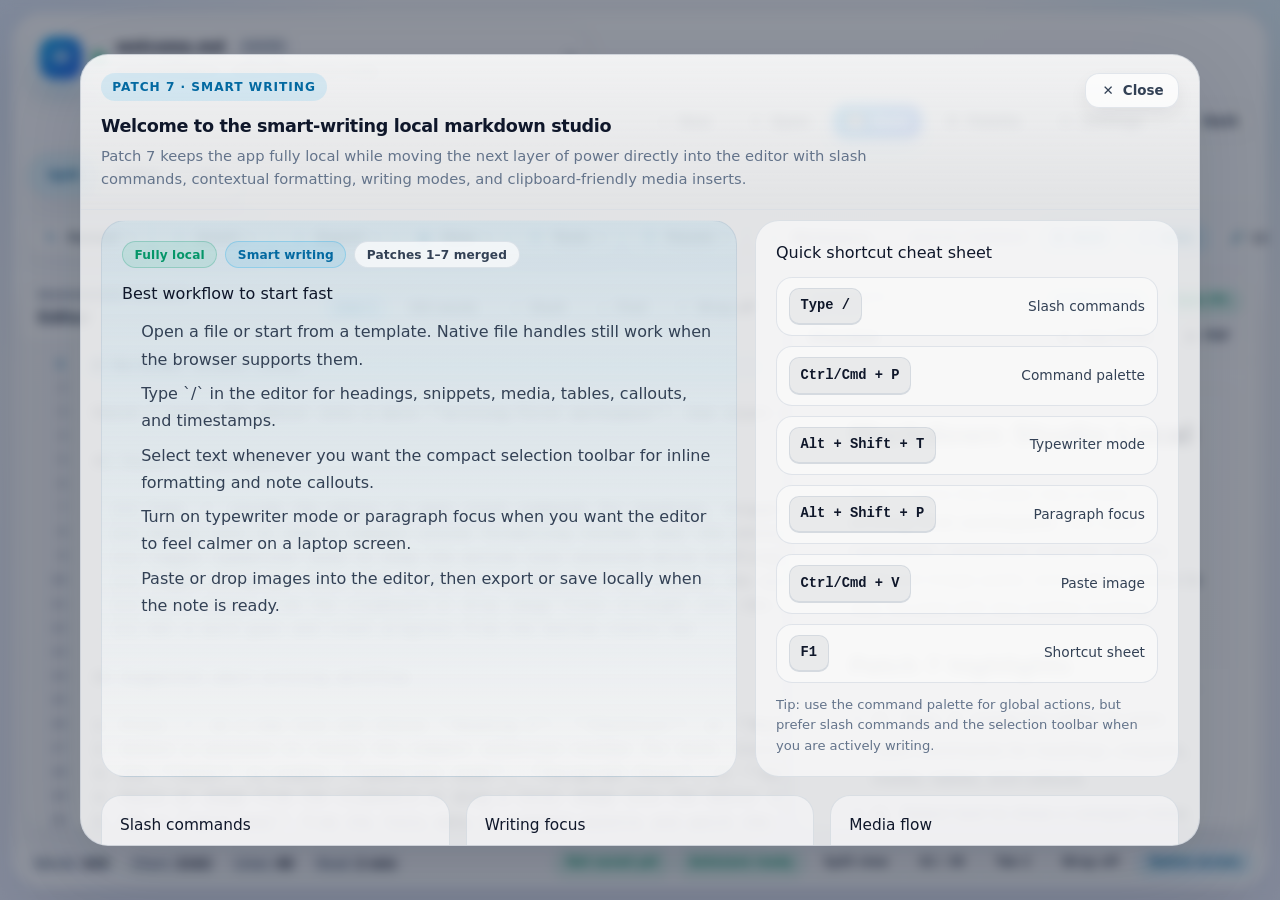
==== index.html @ 6e391230 "Patch 7: smart writing (slash commands, selection toolbar, typewriter/focus modes, word goals, image" ====
<!DOCTYPE html>
<html lang="en">
  <head>
    <meta charset="UTF-8" />
    <meta name="viewport" content="width=device-width, initial-scale=1.0" />
    <title>Markdown Studio Local</title>
    <meta
      name="description"
      content="A polished, fully local markdown editor with live preview, synced scrolling, syntax highlighting, and disk save/open support."
    />
    <link rel="icon" type="image/svg+xml" href="assets/icon.svg" />
    <script>
      (function () {
        try {
          var saved = JSON.parse(localStorage.getItem('markdown-studio-local:v1') || '{}');
          var theme = saved.theme || ((window.matchMedia && window.matchMedia('(prefers-color-scheme: dark)').matches) ? 'dark' : 'light');
          if (theme === 'dark') {
            document.documentElement.classList.add('dark');
          }
        } catch (error) {
          console.warn('Unable to initialize saved theme.', error);
        }
      })();
    </script>
    <link rel="stylesheet" href="styles/tailwind.generated.css" />
    <link rel="stylesheet" href="styles/app.css" />
    <link id="hljs-theme" rel="stylesheet" href="styles/highlight-light.css" />
  </head>
  <body class="antialiased">
    <div id="app"></div>

    <script src="vendor/react.production.min.js"></script>
    <script src="vendor/react-dom.production.min.js"></script>
    <script src="vendor/marked.js"></script>
    <script src="vendor/highlight.min.js"></script>
    <script src="js/app.js"></script>
  </body>
</html>
---- styles/app.css ----
:root {
  color-scheme: light;
  --app-bg:
    radial-gradient(circle at top left, rgba(59, 130, 246, 0.12), transparent 24%),
    radial-gradient(circle at top right, rgba(14, 165, 233, 0.1), transparent 20%),
    linear-gradient(180deg, #f8fafc 0%, #eef2ff 100%);
  --frame-bg: rgba(255, 255, 255, 0.74);
  --frame-header: rgba(255, 255, 255, 0.52);
  --pane-bg: rgba(255, 255, 255, 0.86);
  --pane-muted: rgba(248, 250, 252, 0.86);
  --preview-bg: rgba(255, 255, 255, 0.9);
  --border-soft: rgba(148, 163, 184, 0.24);
  --border-strong: rgba(148, 163, 184, 0.38);
  --text-strong: #0f172a;
  --text-base: #334155;
  --text-muted: #64748b;
  --accent: #0ea5e9;
  --accent-strong: #0369a1;
  --success: #059669;
  --warning: #d97706;
  --shadow-app: 0 24px 80px rgba(15, 23, 42, 0.14);
  --shadow-pane: 0 18px 40px rgba(15, 23, 42, 0.08);
}

.dark {
  color-scheme: dark;
  --app-bg:
    radial-gradient(circle at top left, rgba(59, 130, 246, 0.16), transparent 24%),
    radial-gradient(circle at top right, rgba(14, 165, 233, 0.12), transparent 20%),
    linear-gradient(180deg, #020617 0%, #0f172a 100%);
  --frame-bg: rgba(2, 6, 23, 0.74);
  --frame-header: rgba(15, 23, 42, 0.7);
  --pane-bg: rgba(15, 23, 42, 0.84);
  --pane-muted: rgba(15, 23, 42, 0.72);
  --preview-bg: rgba(2, 6, 23, 0.72);
  --border-soft: rgba(71, 85, 105, 0.45);
  --border-strong: rgba(100, 116, 139, 0.6);
  --text-strong: #f8fafc;
  --text-base: #cbd5e1;
  --text-muted: #94a3b8;
  --accent: #38bdf8;
  --accent-strong: #7dd3fc;
  --success: #34d399;
  --warning: #fbbf24;
  --shadow-app: 0 28px 90px rgba(0, 0, 0, 0.34);
  --shadow-pane: 0 20px 42px rgba(0, 0, 0, 0.22);
}

html,
body {
  height: 100%;
}

body {
  margin: 0;
  background: var(--app-bg);
  color: var(--text-strong);
  overflow: hidden;
  font-family: Inter, ui-sans-serif, system-ui, -apple-system, BlinkMacSystemFont, 'Segoe UI', sans-serif;
}

#app {
  min-height: 100%;
}

textarea,
button,
input {
  font: inherit;
}

button {
  cursor: pointer;
}

button:disabled {
  cursor: not-allowed;
  opacity: 0.7;
}

.hidden {
  display: none;
}

.app-shell {
  min-height: 100vh;
  padding: 12px;
}

.app-frame {
  display: flex;
  flex-direction: column;
  height: calc(100vh - 24px);
  max-width: 1680px;
  margin: 0 auto;
  border: 1px solid var(--border-soft);
  border-radius: 30px;
  background: var(--frame-bg);
  box-shadow: var(--shadow-app);
  backdrop-filter: blur(22px);
  overflow: hidden;
}

.app-topbar {
  display: flex;
  align-items: flex-start;
  justify-content: space-between;
  gap: 18px;
  padding: 16px 18px;
  border-bottom: 1px solid var(--border-soft);
  background: linear-gradient(180deg, var(--frame-header) 0%, transparent 100%);
}

.app-brand {
  display: flex;
  align-items: flex-start;
  gap: 14px;
  min-width: 0;
}

.brand-logo {
  display: inline-flex;
  align-items: center;
  justify-content: center;
  width: 50px;
  height: 50px;
  border-radius: 17px;
  background: linear-gradient(135deg, #0ea5e9 0%, #4f46e5 100%);
  color: #ffffff;
  font-size: 1.2rem;
  font-weight: 800;
  letter-spacing: -0.04em;
  box-shadow: 0 18px 35px rgba(14, 165, 233, 0.26);
  flex-shrink: 0;
}

.brand-copy {
  min-width: 0;
}

.brand-title-row {
  display: flex;
  align-items: center;
  flex-wrap: wrap;
  gap: 10px;
}

.brand-title {
  margin: 0;
  font-size: 1.18rem;
  font-weight: 800;
  letter-spacing: -0.03em;
  color: var(--text-strong);
}

.brand-subtitle {
  margin: 4px 0 0;
  color: var(--text-muted);
  font-size: 0.93rem;
  line-height: 1.5;
  max-width: 900px;
}

.brand-meta {
  display: flex;
  flex-wrap: wrap;
  gap: 8px;
  margin-top: 10px;
}

.topbar-actions {
  display: flex;
  flex-wrap: wrap;
  justify-content: flex-end;
  gap: 10px;
}

.app-btn,
.toolbar-btn {
  appearance: none;
  border: 1px solid var(--border-soft);
  border-radius: 14px;
  background: rgba(255, 255, 255, 0.74);
  color: var(--text-base);
  transition: transform 160ms ease, border-color 160ms ease, background 160ms ease, box-shadow 160ms ease, color 160ms ease;
}

.dark .app-btn,
.dark .toolbar-btn {
  background: rgba(15, 23, 42, 0.76);
}

.app-btn:hover,
.toolbar-btn:hover {
  transform: translateY(-1px);
  border-color: var(--border-strong);
}

.app-btn:focus-visible,
.toolbar-btn:focus-visible,
.editor-textarea:focus-visible {
  outline: none;
  box-shadow: 0 0 0 4px rgba(14, 165, 233, 0.14);
}

.app-btn {
  padding: 0.72rem 1rem;
  font-size: 0.92rem;
  font-weight: 700;
  line-height: 1;
  box-shadow: 0 8px 18px rgba(15, 23, 42, 0.06);
}

.app-btn--compact {
  padding: 0.62rem 0.9rem;
  font-size: 0.84rem;
}

.app-btn--primary {
  color: #ffffff;
  border-color: transparent;
  background: linear-gradient(135deg, #0ea5e9 0%, #2563eb 100%);
  box-shadow: 0 14px 28px rgba(14, 165, 233, 0.26);
}

.app-btn--primary:hover {
  filter: brightness(1.03);
}

.toolbar-btn {
  padding: 0.5rem 0.76rem;
  font-size: 0.78rem;
  font-weight: 700;
  line-height: 1;
  white-space: nowrap;
}

.toolbar-btn--accent {
  color: var(--accent-strong);
  background: rgba(14, 165, 233, 0.08);
  border-color: rgba(14, 165, 233, 0.24);
}

.dark .toolbar-btn--accent {
  color: var(--accent-strong);
}

.toolbar-btn.is-active,
.app-btn.is-active {
  border-color: rgba(14, 165, 233, 0.5);
  box-shadow: 0 0 0 4px rgba(14, 165, 233, 0.12);
}

.toolbar-strip {
  display: flex;
  align-items: center;
  gap: 12px;
  padding: 12px 18px;
  border-bottom: 1px solid var(--border-soft);
  background: linear-gradient(180deg, rgba(248, 250, 252, 0.5) 0%, rgba(248, 250, 252, 0.18) 100%);
  overflow-x: auto;
}

.dark .toolbar-strip {
  background: linear-gradient(180deg, rgba(15, 23, 42, 0.52) 0%, rgba(15, 23, 42, 0.16) 100%);
}

.toolbar-group {
  display: flex;
  align-items: center;
  gap: 8px;
  flex-shrink: 0;
  padding-right: 12px;
  border-right: 1px solid var(--border-soft);
}

.toolbar-group:last-child {
  padding-right: 0;
  border-right: none;
}

.toolbar-label {
  margin-right: 2px;
  font-size: 0.72rem;
  font-weight: 800;
  letter-spacing: 0.16em;
  text-transform: uppercase;
  color: var(--text-muted);
}

.workspace-wrap {
  flex: 1;
  min-height: 0;
  padding: 12px;
  background: linear-gradient(180deg, rgba(255, 255, 255, 0.08) 0%, transparent 100%);
}

.workspace-grid {
  display: grid;
  align-items: stretch;
  gap: 0;
  width: 100%;
  height: 100%;
  min-height: 0;
}

.pane {
  display: flex;
  flex-direction: column;
  min-width: 0;
  min-height: 0;
  overflow: hidden;
  border: 1px solid var(--border-soft);
  border-radius: 22px;
  background: var(--pane-bg);
  box-shadow: var(--shadow-pane);
}

.pane-header {
  display: flex;
  align-items: flex-start;
  justify-content: space-between;
  gap: 12px;
  padding: 14px 16px;
  border-bottom: 1px solid var(--border-soft);
  background: linear-gradient(180deg, rgba(248, 250, 252, 0.42) 0%, transparent 100%);
}

.dark .pane-header {
  background: linear-gradient(180deg, rgba(15, 23, 42, 0.42) 0%, transparent 100%);
}

.pane-title {
  margin: 0;
  color: var(--text-base);
  font-size: 0.8rem;
  font-weight: 800;
  letter-spacing: 0.18em;
  text-transform: uppercase;
}

.pane-subtitle {
  margin: 5px 0 0;
  color: var(--text-muted);
  font-size: 0.86rem;
  line-height: 1.45;
}

.pane-header-actions {
  display: flex;
  align-items: center;
  flex-wrap: wrap;
  justify-content: flex-end;
  gap: 8px;
}

.pane-body {
  flex: 1;
  min-height: 0;
  position: relative;
}

.editor-body {
  display: flex;
  background: linear-gradient(180deg, rgba(255, 255, 255, 0.2) 0%, transparent 100%);
}

.dark .editor-body {
  background: linear-gradient(180deg, rgba(15, 23, 42, 0.28) 0%, transparent 100%);
}

.editor-gutter {
  width: 58px;
  flex-shrink: 0;
  overflow: hidden;
  border-right: 1px solid var(--border-soft);
  background: rgba(148, 163, 184, 0.08);
  padding: 14px 10px;
  text-align: right;
  font-family: ui-monospace, SFMono-Regular, Menlo, Monaco, Consolas, 'Liberation Mono', 'Courier New', monospace;
  font-size: 12px;
  line-height: 1.75;
  color: var(--text-muted);
  font-variant-numeric: tabular-nums;
}

.editor-gutter.is-muted {
  opacity: 0.64;
}

.editor-gutter > div > div {
  height: 1.75rem;
}

.editor-textarea {
  width: 100%;
  height: 100%;
  padding: 14px 18px;
  border: 0;
  resize: none;
  background: transparent;
  color: var(--text-strong);
  font-family: ui-monospace, SFMono-Regular, Menlo, Monaco, Consolas, 'Liberation Mono', 'Courier New', monospace;
  font-size: 14px;
  line-height: 1.75;
  tab-size: 2;
  caret-color: var(--accent);
}

.editor-textarea::selection,
.markdown-body ::selection {
  background: rgba(14, 165, 233, 0.24);
}

.editor-textarea.is-wrapped {
  white-space: pre-wrap;
  word-break: break-word;
}

.editor-textarea::placeholder {
  color: var(--text-muted);
}

.drag-divider {
  position: relative;
  width: 14px;
  cursor: col-resize;
  user-select: none;
}

.drag-divider::before {
  content: '';
  position: absolute;
  top: 18px;
  bottom: 18px;
  left: 50%;
  width: 2px;
  margin-left: -1px;
  border-radius: 999px;
  background: rgba(148, 163, 184, 0.34);
  transition: background 160ms ease, transform 160ms ease;
}

.drag-divider::after {
  content: '';
  position: absolute;
  top: 50%;
  left: 50%;
  width: 10px;
  height: 68px;
  margin-left: -5px;
  margin-top: -34px;
  border-radius: 999px;
  background: linear-gradient(180deg, rgba(148, 163, 184, 0.06) 0%, rgba(148, 163, 184, 0.2) 100%);
}

.drag-divider:hover::before,
.drag-divider.is-dragging::before {
  transform: scaleY(1.06);
  background: rgba(14, 165, 233, 0.76);
}

.drop-overlay {
  position: absolute;
  inset: 12px;
  z-index: 10;
  display: flex;
  align-items: center;
  justify-content: center;
  border: 2px dashed rgba(14, 165, 233, 0.54);
  border-radius: 18px;
  background: rgba(14, 165, 233, 0.12);
  pointer-events: none;
}

.drop-overlay__content {
  padding: 14px 16px;
  border-radius: 16px;
  border: 1px solid rgba(14, 165, 233, 0.2);
  background: rgba(255, 255, 255, 0.88);
  color: var(--text-base);
  font-size: 0.95rem;
  font-weight: 700;
  box-shadow: 0 14px 28px rgba(15, 23, 42, 0.08);
}

.dark .drop-overlay__content {
  background: rgba(2, 6, 23, 0.88);
}

.preview-scroller {
  overflow: auto;
  padding: 18px;
  background: linear-gradient(180deg, rgba(248, 250, 252, 0.16) 0%, transparent 100%);
}

.dark .preview-scroller {
  background: linear-gradient(180deg, rgba(15, 23, 42, 0.24) 0%, transparent 100%);
}

.preview-sheet {
  min-height: 100%;
  border: 1px solid var(--border-soft);
  border-radius: 18px;
  background: var(--preview-bg);
  box-shadow: inset 0 1px 0 rgba(255, 255, 255, 0.28);
  padding: 24px clamp(18px, 3vw, 34px);
}

.status-chip {
  display: inline-flex;
  align-items: center;
  gap: 6px;
  padding: 0.42rem 0.72rem;
  border: 1px solid var(--border-soft);
  border-radius: 999px;
  background: rgba(255, 255, 255, 0.68);
  color: var(--text-base);
  font-size: 0.76rem;
  font-weight: 700;
  letter-spacing: 0.01em;
  line-height: 1;
}

.dark .status-chip {
  background: rgba(15, 23, 42, 0.68);
}

.chip--success {
  border-color: rgba(5, 150, 105, 0.24);
  background: rgba(16, 185, 129, 0.1);
  color: var(--success);
}

.chip--warning {
  border-color: rgba(217, 119, 6, 0.24);
  background: rgba(245, 158, 11, 0.12);
  color: var(--warning);
}

.chip--accent {
  border-color: rgba(14, 165, 233, 0.26);
  background: rgba(14, 165, 233, 0.1);
  color: var(--accent-strong);
}

.stat-block {
  display: inline-flex;
  align-items: center;
  gap: 8px;
  padding: 0.58rem 0.82rem;
  border-radius: 14px;
  border: 1px solid var(--border-soft);
  background: rgba(255, 255, 255, 0.68);
  box-shadow: 0 8px 18px rgba(15, 23, 42, 0.04);
}

.dark .stat-block {
  background: rgba(15, 23, 42, 0.68);
}

.stat-block__label {
  color: var(--text-muted);
  font-size: 0.76rem;
  font-weight: 700;
}

.stat-block__value {
  color: var(--text-strong);
  font-size: 0.8rem;
  font-weight: 800;
}

.app-statusbar {
  display: flex;
  align-items: center;
  justify-content: space-between;
  flex-wrap: wrap;
  gap: 12px;
  padding: 10px 18px 14px;
  border-top: 1px solid var(--border-soft);
  background: linear-gradient(180deg, transparent 0%, rgba(255, 255, 255, 0.12) 100%);
}

.dark .app-statusbar {
  background: linear-gradient(180deg, transparent 0%, rgba(15, 23, 42, 0.18) 100%);
}

.status-cluster {
  display: flex;
  align-items: center;
  flex-wrap: wrap;
  gap: 8px;
}

.status-cluster--hints {
  justify-content: flex-end;
}

.toast-wrap {
  position: fixed;
  top: 18px;
  right: 18px;
  z-index: 50;
  pointer-events: none;
}

.app-toast {
  max-width: 320px;
  padding: 0.95rem 1rem;
  border-radius: 18px;
  border: 1px solid var(--border-soft);
  background: rgba(255, 255, 255, 0.92);
  color: var(--text-base);
  font-size: 0.9rem;
  font-weight: 700;
  box-shadow: 0 18px 34px rgba(15, 23, 42, 0.16);
  backdrop-filter: blur(16px);
}

.dark .app-toast {
  background: rgba(2, 6, 23, 0.92);
}

.app-toast--success {
  border-color: rgba(16, 185, 129, 0.24);
}

.app-toast--error {
  border-color: rgba(239, 68, 68, 0.28);
  color: #dc2626;
}

.dark .app-toast--error {
  color: #fecaca;
}

.custom-scroll {
  scrollbar-width: thin;
  scrollbar-color: rgba(148, 163, 184, 0.52) transparent;
}

.custom-scroll::-webkit-scrollbar {
  width: 12px;
  height: 12px;
}

.custom-scroll::-webkit-scrollbar-track {
  background: transparent;
}

.custom-scroll::-webkit-scrollbar-thumb {
  border: 3px solid transparent;
  border-radius: 999px;
  background-clip: padding-box;
  background: rgba(148, 163, 184, 0.46);
}

.custom-scroll::-webkit-scrollbar-thumb:hover {
  background: rgba(100, 116, 139, 0.66);
}

.markdown-body {
  max-width: none;
  font-size: 0.98rem;
  line-height: 1.8;
  color: var(--text-base);
}

.markdown-body > * + * {
  margin-top: 1.1rem;
}

.markdown-body h1,
.markdown-body h2,
.markdown-body h3,
.markdown-body h4,
.markdown-body h5,
.markdown-body h6 {
  margin: 0;
  color: var(--text-strong);
  font-weight: 800;
  line-height: 1.24;
  letter-spacing: -0.025em;
  scroll-margin-top: 1rem;
}

.markdown-body h1 {
  margin-top: 0.35rem;
  margin-bottom: 0.8rem;
  padding-bottom: 0.75rem;
  font-size: clamp(1.7rem, 2vw, 2rem);
  border-bottom: 1px solid var(--border-soft);
}

.markdown-body h2 {
  margin-top: 1.9rem;
  padding-bottom: 0.5rem;
  font-size: 1.42rem;
  border-bottom: 1px solid rgba(148, 163, 184, 0.22);
}

.markdown-body h3 {
  margin-top: 1.65rem;
  font-size: 1.18rem;
}

.markdown-body h4 {
  font-size: 1.03rem;
}

.markdown-body p,
.markdown-body ul,
.markdown-body ol,
.markdown-body blockquote,
.markdown-body table,
.markdown-body pre,
.markdown-body hr {
  margin-top: 1rem;
}

.markdown-body a {
  color: var(--accent-strong);
  text-decoration: none;
  font-weight: 600;
}

.markdown-body a:hover {
  text-decoration: underline;
  text-underline-offset: 3px;
}

.markdown-body strong {
  color: var(--text-strong);
}

.markdown-body em {
  color: var(--text-base);
}

.markdown-body ul,
.markdown-body ol {
  padding-left: 1.45rem;
}

.markdown-body ul {
  list-style: disc;
}

.markdown-body ol {
  list-style: decimal;
}

.markdown-body li + li {
  margin-top: 0.42rem;
}

.markdown-body input[type='checkbox'] {
  width: 1rem;
  height: 1rem;
  margin-right: 0.55rem;
  vertical-align: middle;
  accent-color: var(--accent);
}

.markdown-body blockquote {
  border-left: 4px solid rgba(14, 165, 233, 0.62);
  border-radius: 0 14px 14px 0;
  padding: 0.92rem 1rem;
  background: rgba(14, 165, 233, 0.08);
  color: var(--text-strong);
}

.markdown-body hr {
  border: none;
  border-top: 1px solid rgba(148, 163, 184, 0.26);
}

.markdown-body table {
  display: block;
  width: 100%;
  overflow-x: auto;
  border-collapse: collapse;
  border: 1px solid rgba(148, 163, 184, 0.24);
  border-radius: 1rem;
  background: rgba(255, 255, 255, 0.68);
  white-space: nowrap;
}

.dark .markdown-body table {
  background: rgba(15, 23, 42, 0.6);
}

.markdown-body th,
.markdown-body td {
  border-bottom: 1px solid rgba(148, 163, 184, 0.22);
  padding: 0.78rem 0.92rem;
  text-align: left;
}

.markdown-body th {
  background: rgba(15, 23, 42, 0.04);
  color: var(--text-strong);
  font-weight: 800;
}

.dark .markdown-body th {
  background: rgba(255, 255, 255, 0.04);
}

.markdown-body tr:last-child td {
  border-bottom: none;
}

.markdown-body code:not(pre code) {
  display: inline-block;
  margin: 0 0.08rem;
  padding: 0.18rem 0.42rem;
  border-radius: 0.5rem;
  font-size: 0.9em;
  font-family: ui-monospace, SFMono-Regular, Menlo, Monaco, Consolas, 'Liberation Mono', 'Courier New', monospace;
  background: rgba(15, 23, 42, 0.06);
  color: var(--text-strong);
}

.dark .markdown-body code:not(pre code) {
  background: rgba(148, 163, 184, 0.14);
}

.markdown-body pre {
  border-radius: 1rem;
  overflow: auto;
  border: 1px solid rgba(148, 163, 184, 0.18);
}

.markdown-body pre code {
  font-size: 0.92rem;
  line-height: 1.68;
}

.markdown-body img {
  display: block;
  max-width: 100%;
  border-radius: 1rem;
  border: 1px solid rgba(148, 163, 184, 0.18);
}

.render-error {
  white-space: pre-wrap;
  border-radius: 1rem;
  border: 1px solid rgba(239, 68, 68, 0.24);
  background: rgba(239, 68, 68, 0.08);
  color: #b91c1c;
  padding: 1rem 1.1rem;
}

.dark .render-error {
  background: rgba(239, 68, 68, 0.12);
  color: #fecaca;
}

@media (max-width: 1180px) {
  .app-topbar {
    gap: 14px;
  }

  .brand-subtitle {
    max-width: 620px;
  }
}

@media (max-width: 1024px) {
  .app-topbar {
    padding: 14px 16px;
  }

  .topbar-actions {
    width: 100%;
    justify-content: flex-start;
  }

  .workspace-wrap {
    padding: 10px;
  }

  .preview-sheet {
    padding: 20px 22px;
  }

  .markdown-body {
    font-size: 0.95rem;
  }
}

@media (max-height: 820px) {
  .app-shell {
    padding: 8px;
  }

  .app-frame {
    height: calc(100vh - 16px);
  }

  .app-topbar {
    padding: 12px 14px;
  }

  .toolbar-strip {
    padding: 10px 14px;
  }

  .workspace-wrap {
    padding: 10px;
  }

  .pane-header {
    padding: 12px 14px;
  }

  .preview-scroller {
    padding: 14px;
  }

  .app-statusbar {
    padding: 10px 14px 12px;
  }

  .brand-subtitle {
    display: none;
  }
}

@media (max-width: 860px) {
  body {
    overflow: auto;
  }

  .app-shell {
    padding: 8px;
  }

  .app-frame {
    height: auto;
    min-height: calc(100vh - 16px);
  }

  .workspace-wrap {
    min-height: 860px;
  }

  .workspace-grid {
    grid-template-columns: 1fr !important;
    grid-auto-rows: minmax(0, 1fr);
    gap: 10px;
  }

  .drag-divider {
    display: none;
  }

  .pane {
    min-height: 380px;
  }

  .status-cluster--hints {
    justify-content: flex-start;
  }
}


/* Patch 1 enhancements */
.app-btn,
.toolbar-btn {
  display: inline-flex;
  align-items: center;
  justify-content: center;
  gap: 0.46rem;
}

.btn-icon,
.toolbar-btn__icon {
  display: inline-flex;
  align-items: center;
  justify-content: center;
  min-width: 1.1em;
  font-weight: 800;
}

.toolbar-btn__label {
  display: inline-flex;
  align-items: center;
}

.toolbar-btn:disabled,
.app-btn:disabled {
  transform: none;
  box-shadow: none;
}

.toolbar-group--wrap {
  flex-wrap: wrap;
}

.toolbar-label--inline {
  margin-right: 0;
  letter-spacing: 0.12em;
}

.toolbar-select-wrap {
  display: inline-flex;
  align-items: center;
  gap: 8px;
  padding-left: 2px;
  min-height: 38px;
}

.toolbar-select {
  min-width: 102px;
  height: 36px;
  padding: 0 0.8rem;
  border: 1px solid var(--border-soft);
  border-radius: 12px;
  background: rgba(255, 255, 255, 0.74);
  color: var(--text-base);
  outline: none;
  box-shadow: 0 8px 18px rgba(15, 23, 42, 0.04);
}

.dark .toolbar-select {
  background: rgba(15, 23, 42, 0.76);
}

.toolbar-select:focus-visible,
.findbar-input:focus-visible {
  outline: none;
  box-shadow: 0 0 0 4px rgba(14, 165, 233, 0.14);
  border-color: rgba(14, 165, 233, 0.5);
}

.findbar {
  display: flex;
  align-items: flex-start;
  justify-content: space-between;
  gap: 12px;
  flex-wrap: wrap;
  padding: 12px 16px;
  border-bottom: 1px solid var(--border-soft);
  background: linear-gradient(180deg, rgba(14, 165, 233, 0.06) 0%, rgba(255, 255, 255, 0) 100%);
}

.dark .findbar {
  background: linear-gradient(180deg, rgba(14, 165, 233, 0.08) 0%, rgba(2, 6, 23, 0) 100%);
}

.findbar__inputs,
.findbar__actions {
  display: flex;
  align-items: center;
  gap: 10px;
  flex-wrap: wrap;
}

.findbar-field {
  display: flex;
  flex-direction: column;
  gap: 6px;
  min-width: 0;
}

.findbar-field__label {
  font-size: 0.72rem;
  font-weight: 800;
  letter-spacing: 0.14em;
  text-transform: uppercase;
  color: var(--text-muted);
}

.findbar-input {
  min-width: 190px;
  height: 40px;
  padding: 0 0.86rem;
  border: 1px solid var(--border-soft);
  border-radius: 12px;
  background: rgba(255, 255, 255, 0.74);
  color: var(--text-strong);
  outline: none;
}

.dark .findbar-input {
  background: rgba(15, 23, 42, 0.76);
}

.editor-input-wrap {
  position: relative;
  flex: 1;
  min-width: 0;
  min-height: 0;
  overflow: hidden;
}

.editor-current-line {
  position: absolute;
  left: 10px;
  right: 12px;
  top: 0;
  height: 24px;
  z-index: 0;
  pointer-events: none;
  border-radius: 12px;
  background: rgba(14, 165, 233, 0.08);
  border: 1px solid rgba(14, 165, 233, 0.08);
  transition: transform 120ms ease, opacity 120ms ease;
}

.dark .editor-current-line {
  background: rgba(56, 189, 248, 0.08);
  border-color: rgba(56, 189, 248, 0.12);
}

.editor-current-line.is-hidden {
  opacity: 0;
}

.editor-gutter {
  line-height: 24px;
}

.editor-line-number {
  height: 24px;
  transition: color 160ms ease, transform 160ms ease;
}

.editor-line-number.is-current {
  color: var(--accent-strong);
  font-weight: 800;
  transform: translateX(-2px);
}

.editor-textarea {
  position: relative;
  z-index: 1;
  line-height: 24px;
}

.editor-gutter > div > div {
  height: 24px;
}

.modal-backdrop {
  position: fixed;
  inset: 0;
  z-index: 60;
  display: flex;
  align-items: center;
  justify-content: center;
  padding: 24px;
  background: rgba(15, 23, 42, 0.46);
  backdrop-filter: blur(6px);
}

.modal-card {
  width: min(860px, 100%);
  max-height: min(80vh, 860px);
  border: 1px solid var(--border-soft);
  border-radius: 28px;
  background: var(--frame-bg);
  box-shadow: var(--shadow-app);
  overflow: hidden;
}

.modal-card__header {
  display: flex;
  align-items: flex-start;
  justify-content: space-between;
  gap: 16px;
  padding: 18px 20px;
  border-bottom: 1px solid var(--border-soft);
  background: linear-gradient(180deg, var(--frame-header) 0%, transparent 100%);
}

.modal-card__title {
  margin: 0;
  font-size: 1.1rem;
  font-weight: 800;
  letter-spacing: -0.02em;
  color: var(--text-strong);
}

.modal-card__subtitle {
  margin: 6px 0 0;
  color: var(--text-muted);
  font-size: 0.92rem;
  line-height: 1.55;
}

.modal-card__body {
  overflow: auto;
  padding: 20px;
}

.shortcut-group + .shortcut-group {
  margin-top: 18px;
}

.shortcut-group__title {
  margin: 0 0 12px;
  color: var(--text-strong);
  font-size: 0.78rem;
  font-weight: 800;
  letter-spacing: 0.16em;
  text-transform: uppercase;
}

.shortcut-list {
  display: grid;
  gap: 10px;
}

.shortcut-item {
  display: grid;
  grid-template-columns: minmax(150px, 220px) 1fr;
  gap: 14px;
  align-items: center;
  padding: 12px 14px;
  border: 1px solid var(--border-soft);
  border-radius: 16px;
  background: rgba(255, 255, 255, 0.56);
}

.dark .shortcut-item {
  background: rgba(15, 23, 42, 0.54);
}

.shortcut-item__key {
  display: inline-flex;
  align-items: center;
  justify-content: flex-start;
  width: fit-content;
  padding: 0.46rem 0.66rem;
  border-radius: 10px;
  border: 1px solid var(--border-soft);
  background: rgba(15, 23, 42, 0.06);
  color: var(--text-strong);
  font-size: 0.86rem;
  font-weight: 800;
  box-shadow: inset 0 -1px 0 rgba(148, 163, 184, 0.24);
}

.dark .shortcut-item__key {
  background: rgba(255, 255, 255, 0.06);
}

.shortcut-item__label {
  color: var(--text-base);
  font-size: 0.95rem;
  line-height: 1.5;
}

.workspace-grid.is-editor-only {
  grid-template-columns: minmax(0, 1fr) !important;
}

.app-shell.is-zen .app-topbar {
  padding-top: 12px;
  padding-bottom: 12px;
}

.app-shell.is-zen .brand-subtitle,
.app-shell.is-zen .status-cluster--hints {
  display: none;
}

.app-shell.is-zen .brand-meta {
  margin-top: 8px;
}

.app-shell.is-zen .workspace-wrap {
  padding: 10px;
}

.app-shell.is-zen .toolbar-strip {
  padding-top: 10px;
  padding-bottom: 10px;
}

.app-shell.is-zen .app-statusbar {
  padding-top: 8px;
  padding-bottom: 10px;
}

.app-shell.is-zen .pane--editor {
  border-radius: 24px;
}

@media (max-width: 1180px) {
  .toolbar-group--wrap {
    gap: 6px;
  }

  .toolbar-btn {
    padding-inline: 0.68rem;
  }
}

@media (max-width: 1024px) {
  .findbar {
    padding: 10px 14px;
  }

  .findbar-input {
    min-width: 170px;
  }

  .shortcut-item {
    grid-template-columns: 1fr;
  }
}

@media (max-width: 860px) {
  .findbar__inputs,
  .findbar__actions {
    width: 100%;
  }

  .findbar-field {
    flex: 1;
  }

  .findbar-input {
    min-width: 0;
    width: 100%;
  }

  .modal-backdrop {
    padding: 12px;
  }

  .modal-card__header,
  .modal-card__body {
    padding: 16px;
  }
}

/* Patch 2 enhancements */
.markdown-body .md-callout {
  position: relative;
  border-left-width: 4px;
  border-left-style: solid;
  border-radius: 0 16px 16px 0;
  padding: 1rem 1rem 1rem 1.05rem;
}

.markdown-body .md-callout > :first-child {
  margin-top: 0;
}

.markdown-body .md-callout > :last-child {
  margin-bottom: 0;
}

.markdown-body .callout-label {
  display: inline-flex;
  align-items: center;
  gap: 0.45rem;
  margin-bottom: 0.7rem;
  padding: 0.28rem 0.62rem;
  border-radius: 999px;
  font-size: 0.72rem;
  font-weight: 800;
  letter-spacing: 0.12em;
  text-transform: uppercase;
}

.markdown-body .md-callout--note {
  border-left-color: #0ea5e9;
  background: rgba(14, 165, 233, 0.08);
}

.markdown-body .md-callout--note .callout-label {
  background: rgba(14, 165, 233, 0.14);
  color: #0369a1;
}

.markdown-body .md-callout--tip {
  border-left-color: #10b981;
  background: rgba(16, 185, 129, 0.08);
}

.markdown-body .md-callout--tip .callout-label {
  background: rgba(16, 185, 129, 0.14);
  color: #047857;
}

.markdown-body .md-callout--important {
  border-left-color: #4f46e5;
  background: rgba(79, 70, 229, 0.08);
}

.markdown-body .md-callout--important .callout-label {
  background: rgba(79, 70, 229, 0.14);
  color: #4338ca;
}

.markdown-body .md-callout--warning,
.markdown-body .md-callout--caution {
  border-left-color: #f59e0b;
  background: rgba(245, 158, 11, 0.1);
}

.markdown-body .md-callout--warning .callout-label,
.markdown-body .md-callout--caution .callout-label {
  background: rgba(245, 158, 11, 0.16);
  color: #b45309;
}

.dark .markdown-body .md-callout--note .callout-label {
  color: #bae6fd;
}

.dark .markdown-body .md-callout--tip .callout-label {
  color: #a7f3d0;
}

.dark .markdown-body .md-callout--important .callout-label {
  color: #c7d2fe;
}

.dark .markdown-body .md-callout--warning .callout-label,
.dark .markdown-body .md-callout--caution .callout-label {
  color: #fde68a;
}

.modal-card--composer {
  width: min(760px, 100%);
}

.modal-card__body--composer {
  display: grid;
  gap: 16px;
}

.modal-card__footer {
  display: flex;
  align-items: center;
  justify-content: space-between;
  gap: 12px;
  flex-wrap: wrap;
  padding: 16px 20px 20px;
  border-top: 1px solid var(--border-soft);
  background: linear-gradient(180deg, rgba(248, 250, 252, 0.26) 0%, transparent 100%);
}

.dark .modal-card__footer {
  background: linear-gradient(180deg, rgba(15, 23, 42, 0.32) 0%, transparent 100%);
}

.modal-card__actions {
  display: inline-flex;
  align-items: center;
  gap: 10px;
  flex-wrap: wrap;
}

.composer-description {
  margin: 0;
  color: var(--text-base);
  font-size: 0.94rem;
  line-height: 1.62;
}

.composer-field {
  display: grid;
  gap: 8px;
}

.composer-field__label {
  color: var(--text-muted);
  font-size: 0.74rem;
  font-weight: 800;
  letter-spacing: 0.14em;
  text-transform: uppercase;
}

.composer-field__hint {
  color: var(--text-muted);
  font-size: 0.82rem;
  line-height: 1.5;
}

.composer-input,
.composer-select,
.composer-textarea,
.composer-file-input {
  width: 100%;
  border: 1px solid var(--border-soft);
  border-radius: 14px;
  background: rgba(255, 255, 255, 0.74);
  color: var(--text-strong);
  outline: none;
  box-shadow: 0 8px 18px rgba(15, 23, 42, 0.04);
}

.dark .composer-input,
.dark .composer-select,
.dark .composer-textarea,
.dark .composer-file-input {
  background: rgba(15, 23, 42, 0.76);
}

.composer-input,
.composer-select {
  height: 42px;
  padding: 0 0.92rem;
}

.composer-textarea {
  min-height: 160px;
  padding: 0.88rem 0.96rem;
  resize: vertical;
  line-height: 1.6;
  font-family: ui-monospace, SFMono-Regular, Menlo, Monaco, Consolas, 'Liberation Mono', 'Courier New', monospace;
}

.composer-file-input {
  padding: 0.72rem 0.82rem;
}

.composer-input:focus-visible,
.composer-select:focus-visible,
.composer-textarea:focus-visible,
.composer-file-input:focus-visible {
  box-shadow: 0 0 0 4px rgba(14, 165, 233, 0.14);
  border-color: rgba(14, 165, 233, 0.48);
}

.composer-grid {
  display: grid;
  grid-template-columns: repeat(2, minmax(0, 1fr));
  gap: 14px;
}

.composer-grid--tight {
  gap: 12px;
}

.composer-mode-switch {
  display: inline-flex;
  align-items: center;
  gap: 8px;
  flex-wrap: wrap;
}

.composer-chip-row {
  display: flex;
  align-items: center;
  flex-wrap: wrap;
  gap: 8px;
}

@media (max-width: 860px) {
  .modal-card__footer {
    padding: 14px 16px 16px;
  }

  .modal-card__actions {
    width: 100%;
    justify-content: stretch;
  }

  .modal-card__actions .app-btn {
    flex: 1;
  }

  .composer-grid {
    grid-template-columns: 1fr;
  }
}

/* ===== Patch 3: command palette, utility sidebar, focus mode, accent presets ===== */
:root {
  --accent-rgb: 14, 165, 233;
  --accent-strong-rgb: 3, 105, 161;
  --accent-2: #2563eb;
  --brand-gradient: linear-gradient(135deg, var(--accent) 0%, var(--accent-2) 100%);
}

html[data-accent='sky'] {
  --accent: #0ea5e9;
  --accent-strong: #0369a1;
  --accent-2: #2563eb;
  --accent-rgb: 14, 165, 233;
  --accent-strong-rgb: 3, 105, 161;
  --brand-gradient: linear-gradient(135deg, #0ea5e9 0%, #2563eb 100%);
  --app-bg:
    radial-gradient(circle at top left, rgba(59, 130, 246, 0.12), transparent 24%),
    radial-gradient(circle at top right, rgba(14, 165, 233, 0.1), transparent 20%),
    linear-gradient(180deg, #f8fafc 0%, #eef2ff 100%);
}

html.dark[data-accent='sky'] {
  --app-bg:
    radial-gradient(circle at top left, rgba(59, 130, 246, 0.16), transparent 24%),
    radial-gradient(circle at top right, rgba(14, 165, 233, 0.12), transparent 20%),
    linear-gradient(180deg, #020617 0%, #0f172a 100%);
}

html[data-accent='violet'] {
  --accent: #8b5cf6;
  --accent-strong: #6d28d9;
  --accent-2: #4f46e5;
  --accent-rgb: 139, 92, 246;
  --accent-strong-rgb: 109, 40, 217;
  --brand-gradient: linear-gradient(135deg, #8b5cf6 0%, #4f46e5 100%);
  --app-bg:
    radial-gradient(circle at top left, rgba(139, 92, 246, 0.12), transparent 24%),
    radial-gradient(circle at top right, rgba(79, 70, 229, 0.1), transparent 20%),
    linear-gradient(180deg, #faf5ff 0%, #eef2ff 100%);
}

html.dark[data-accent='violet'] {
  --app-bg:
    radial-gradient(circle at top left, rgba(139, 92, 246, 0.18), transparent 24%),
    radial-gradient(circle at top right, rgba(79, 70, 229, 0.14), transparent 20%),
    linear-gradient(180deg, #020617 0%, #111827 100%);
}

html[data-accent='emerald'] {
  --accent: #10b981;
  --accent-strong: #047857;
  --accent-2: #059669;
  --accent-rgb: 16, 185, 129;
  --accent-strong-rgb: 4, 120, 87;
  --brand-gradient: linear-gradient(135deg, #10b981 0%, #059669 100%);
  --app-bg:
    radial-gradient(circle at top left, rgba(16, 185, 129, 0.12), transparent 24%),
    radial-gradient(circle at top right, rgba(5, 150, 105, 0.1), transparent 20%),
    linear-gradient(180deg, #f0fdf4 0%, #ecfdf5 100%);
}

html.dark[data-accent='emerald'] {
  --app-bg:
    radial-gradient(circle at top left, rgba(16, 185, 129, 0.18), transparent 24%),
    radial-gradient(circle at top right, rgba(5, 150, 105, 0.14), transparent 20%),
    linear-gradient(180deg, #022c22 0%, #052e2b 100%);
}

.app-frame,
.workspace-wrap {
  position: relative;
}

.brand-logo {
  background: var(--brand-gradient);
  box-shadow: 0 18px 35px rgba(var(--accent-rgb), 0.28);
}

.app-btn--primary {
  background: var(--brand-gradient);
  box-shadow: 0 14px 28px rgba(var(--accent-rgb), 0.26);
}

.toolbar-btn--accent {
  color: var(--accent-strong);
  background: rgba(var(--accent-rgb), 0.08);
  border-color: rgba(var(--accent-rgb), 0.24);
}

.toolbar-btn.is-active,
.app-btn.is-active {
  border-color: rgba(var(--accent-rgb), 0.5);
  box-shadow: 0 0 0 4px rgba(var(--accent-rgb), 0.12);
}

.app-btn:focus-visible,
.toolbar-btn:focus-visible,
.editor-textarea:focus-visible,
.toolbar-select:focus-visible,
.findbar-input:focus-visible,
.composer-input:focus-visible,
.composer-select:focus-visible,
.composer-textarea:focus-visible,
.composer-file-input:focus-visible,
.command-palette__input:focus-visible,
.utility-tab:focus-visible,
.outline-item:focus-visible,
.recent-card:focus-visible {
  outline: none;
  border-color: rgba(var(--accent-rgb), 0.48);
  box-shadow: 0 0 0 4px rgba(var(--accent-rgb), 0.14);
}

.editor-textarea::selection,
.markdown-body ::selection {
  background: rgba(var(--accent-rgb), 0.24);
}

.drag-divider:hover::before,
.drag-divider.is-dragging::before {
  background: rgba(var(--accent-rgb), 0.76);
}

.drop-overlay {
  border-color: rgba(var(--accent-rgb), 0.54);
  background: rgba(var(--accent-rgb), 0.12);
}

.drop-overlay__content {
  border-color: rgba(var(--accent-rgb), 0.2);
}

.chip--accent {
  border-color: rgba(var(--accent-rgb), 0.26);
  background: rgba(var(--accent-rgb), 0.1);
  color: var(--accent-strong);
}

.pane,
.app-topbar,
.toolbar-strip,
.app-statusbar,
.preview-sheet,
.status-chip,
.stat-block,
.drag-divider::before,
.preview-sync-meter__fill {
  transition:
    background 180ms ease,
    border-color 180ms ease,
    box-shadow 200ms ease,
    opacity 180ms ease,
    transform 200ms ease,
    width 180ms ease;
}

.app-shell.is-focus-mode .pane.is-dimmed-pane {
  opacity: 0.6;
  transform: scale(0.996);
  filter: saturate(0.88);
}

.app-shell.is-focus-mode .pane.is-active-pane {
  opacity: 1;
  transform: translateY(-1px);
  border-color: rgba(var(--accent-rgb), 0.28);
  box-shadow: 0 24px 52px rgba(15, 23, 42, 0.16), 0 0 0 1px rgba(var(--accent-rgb), 0.16);
}

.dark.app-shell.is-focus-mode .pane.is-active-pane,
.dark .app-shell.is-focus-mode .pane.is-active-pane {
  box-shadow: 0 24px 52px rgba(0, 0, 0, 0.32), 0 0 0 1px rgba(var(--accent-rgb), 0.2);
}

.app-shell.is-focus-mode .app-topbar,
.app-shell.is-focus-mode .toolbar-strip,
.app-shell.is-focus-mode .app-statusbar {
  backdrop-filter: blur(18px);
}

.preview-sync-meter {
  position: relative;
  width: 84px;
  height: 8px;
  border-radius: 999px;
  background: rgba(148, 163, 184, 0.18);
  overflow: hidden;
}

.preview-sync-meter__fill {
  position: absolute;
  inset: 0 auto 0 0;
  width: 0;
  border-radius: inherit;
  background: var(--brand-gradient);
  box-shadow: 0 0 0 1px rgba(var(--accent-rgb), 0.12) inset;
}

.command-backdrop {
  z-index: 72;
  align-items: flex-start;
  padding-top: clamp(64px, 10vh, 96px);
}

.command-palette {
  width: min(820px, 100%);
  border: 1px solid var(--border-soft);
  border-radius: 28px;
  background: var(--frame-bg);
  box-shadow: var(--shadow-app);
  overflow: hidden;
  backdrop-filter: blur(22px);
  animation: patch3-slide-up 180ms ease;
}

.command-palette__header {
  display: flex;
  align-items: center;
  gap: 12px;
  padding: 16px 18px;
  border-bottom: 1px solid var(--border-soft);
  background: linear-gradient(180deg, var(--frame-header) 0%, transparent 100%);
}

.command-palette__input {
  width: 100%;
  height: 48px;
  padding: 0 1rem;
  border: 1px solid var(--border-soft);
  border-radius: 16px;
  background: rgba(255, 255, 255, 0.76);
  color: var(--text-strong);
  font-size: 1rem;
  font-weight: 600;
}

.dark .command-palette__input {
  background: rgba(15, 23, 42, 0.78);
}

.command-palette__meta {
  display: flex;
  align-items: center;
  flex-wrap: wrap;
  gap: 8px;
  padding: 12px 18px 0;
}

.command-palette__body {
  max-height: min(58vh, 560px);
  overflow: auto;
  padding: 16px 18px 18px;
}

.command-item {
  width: 100%;
  display: flex;
  align-items: flex-start;
  justify-content: space-between;
  gap: 16px;
  padding: 14px 16px;
  border: 1px solid var(--border-soft);
  border-radius: 18px;
  background: rgba(255, 255, 255, 0.56);
  color: inherit;
  text-align: left;
}

.dark .command-item {
  background: rgba(15, 23, 42, 0.56);
}

.command-item + .command-item {
  margin-top: 10px;
}

.command-item:hover,
.command-item.is-selected {
  transform: translateY(-1px);
  border-color: rgba(var(--accent-rgb), 0.28);
  background: rgba(var(--accent-rgb), 0.08);
  box-shadow: 0 12px 24px rgba(15, 23, 42, 0.06);
}

.command-item__copy {
  min-width: 0;
  display: grid;
  gap: 4px;
}

.command-item__group {
  color: var(--accent-strong);
  font-size: 0.72rem;
  font-weight: 800;
  letter-spacing: 0.12em;
  text-transform: uppercase;
}

.command-item__title {
  color: var(--text-strong);
  font-size: 0.98rem;
  font-weight: 800;
  letter-spacing: -0.01em;
}

.command-item__subtitle {
  color: var(--text-muted);
  font-size: 0.88rem;
  line-height: 1.5;
}

.command-item__shortcut {
  align-self: center;
  padding: 0.42rem 0.62rem;
  border-radius: 10px;
  border: 1px solid var(--border-soft);
  background: rgba(15, 23, 42, 0.05);
  color: var(--text-base);
  font-size: 0.8rem;
  font-weight: 800;
  white-space: nowrap;
}

.dark .command-item__shortcut {
  background: rgba(255, 255, 255, 0.06);
}

.command-empty {
  padding: 36px 18px;
  text-align: center;
  border: 1px dashed var(--border-soft);
  border-radius: 20px;
  background: rgba(255, 255, 255, 0.4);
}

.dark .command-empty {
  background: rgba(15, 23, 42, 0.44);
}

.command-empty__title {
  margin: 0;
  color: var(--text-strong);
  font-size: 1rem;
  font-weight: 800;
}

.command-empty__subtitle {
  margin: 8px auto 0;
  max-width: 420px;
  color: var(--text-muted);
  font-size: 0.92rem;
  line-height: 1.6;
}

.utility-sidebar-layer {
  position: absolute;
  inset: 0;
  z-index: 26;
  pointer-events: none;
}

.utility-sidebar-backdrop {
  position: absolute;
  inset: 0;
  pointer-events: auto;
  background: rgba(15, 23, 42, 0.18);
  backdrop-filter: blur(2px);
}

.utility-sidebar {
  position: absolute;
  top: 12px;
  right: 12px;
  bottom: 12px;
  width: min(400px, calc(100% - 24px));
  pointer-events: auto;
  display: flex;
  flex-direction: column;
  border: 1px solid var(--border-soft);
  border-radius: 24px;
  background: var(--frame-bg);
  box-shadow: var(--shadow-app);
  overflow: hidden;
  backdrop-filter: blur(20px);
  animation: patch3-slide-in-right 180ms ease;
}

.utility-sidebar__header {
  display: flex;
  align-items: flex-start;
  justify-content: space-between;
  gap: 12px;
  padding: 16px 18px 12px;
  border-bottom: 1px solid var(--border-soft);
  background: linear-gradient(180deg, var(--frame-header) 0%, transparent 100%);
}

.utility-sidebar__title {
  margin: 0;
  font-size: 1rem;
  font-weight: 800;
  color: var(--text-strong);
}

.utility-sidebar__subtitle {
  margin: 6px 0 0;
  color: var(--text-muted);
  font-size: 0.88rem;
  line-height: 1.55;
}

.utility-sidebar__tabs {
  display: flex;
  align-items: center;
  gap: 8px;
  padding: 12px 18px 0;
  flex-wrap: wrap;
}

.utility-tab {
  appearance: none;
  border: 1px solid var(--border-soft);
  border-radius: 999px;
  background: rgba(255, 255, 255, 0.62);
  color: var(--text-base);
  font-size: 0.82rem;
  font-weight: 800;
  line-height: 1;
  padding: 0.68rem 0.9rem;
}

.dark .utility-tab {
  background: rgba(15, 23, 42, 0.64);
}

.utility-tab.is-active {
  color: var(--accent-strong);
  border-color: rgba(var(--accent-rgb), 0.24);
  background: rgba(var(--accent-rgb), 0.1);
}

.utility-sidebar__body {
  flex: 1;
  min-height: 0;
  overflow: auto;
  padding: 16px 18px 18px;
}

.outline-list {
  display: grid;
  gap: 10px;
}

.outline-item {
  width: 100%;
  display: grid;
  gap: 4px;
  padding: 12px 14px;
  border: 1px solid var(--border-soft);
  border-radius: 16px;
  background: rgba(255, 255, 255, 0.58);
  color: inherit;
  text-align: left;
}

.dark .outline-item {
  background: rgba(15, 23, 42, 0.58);
}

.outline-item:hover,
.outline-item.is-active {
  border-color: rgba(var(--accent-rgb), 0.28);
  background: rgba(var(--accent-rgb), 0.08);
}

.outline-item__line {
  color: var(--accent-strong);
  font-size: 0.74rem;
  font-weight: 800;
  letter-spacing: 0.08em;
  text-transform: uppercase;
}

.outline-item__text {
  color: var(--text-strong);
  font-size: 0.92rem;
  font-weight: 700;
  line-height: 1.45;
}

.sidebar-stats {
  display: grid;
  gap: 16px;
}

.sidebar-stats-grid {
  display: grid;
  grid-template-columns: repeat(2, minmax(0, 1fr));
  gap: 12px;
}

.sidebar-stat-card,
.task-progress-card,
.recent-card {
  border: 1px solid var(--border-soft);
  border-radius: 18px;
  background: rgba(255, 255, 255, 0.58);
  box-shadow: 0 12px 24px rgba(15, 23, 42, 0.05);
}

.dark .sidebar-stat-card,
.dark .task-progress-card,
.dark .recent-card {
  background: rgba(15, 23, 42, 0.58);
}

.sidebar-stat-card {
  padding: 14px;
}

.sidebar-stat-card__label {
  display: block;
  color: var(--text-muted);
  font-size: 0.78rem;
  font-weight: 700;
}

.sidebar-stat-card__value {
  display: block;
  margin-top: 8px;
  color: var(--text-strong);
  font-size: 1.08rem;
  font-weight: 800;
  letter-spacing: -0.02em;
}

.task-progress-card {
  padding: 16px;
}

.task-progress-card__top {
  display: flex;
  align-items: center;
  justify-content: space-between;
  gap: 12px;
}

.task-progress-card__label {
  color: var(--text-base);
  font-weight: 800;
}

.task-progress-card__value {
  color: var(--accent-strong);
  font-weight: 800;
}

.task-progress-card__bar {
  margin-top: 12px;
  height: 10px;
  border-radius: 999px;
  background: rgba(148, 163, 184, 0.16);
  overflow: hidden;
}

.task-progress-card__fill {
  height: 100%;
  border-radius: inherit;
  background: var(--brand-gradient);
}

.task-progress-card__hint {
  margin: 10px 0 0;
  color: var(--text-muted);
  font-size: 0.86rem;
  line-height: 1.5;
}

.recent-list {
  display: grid;
  gap: 12px;
}

.recent-list__actions {
  display: flex;
  align-items: center;
  flex-wrap: wrap;
  gap: 8px;
}

.recent-card {
  width: 100%;
  padding: 14px;
  color: inherit;
  text-align: left;
}

.recent-card__top,
.recent-card__footer {
  display: flex;
  align-items: center;
  justify-content: space-between;
  gap: 10px;
  flex-wrap: wrap;
}

.recent-card__copy {
  min-width: 0;
}

.recent-card__title {
  display: block;
  color: var(--text-strong);
  font-size: 0.96rem;
  font-weight: 800;
  letter-spacing: -0.01em;
}

.recent-card__time {
  display: block;
  margin-top: 4px;
  color: var(--text-muted);
  font-size: 0.78rem;
  font-weight: 700;
}

.recent-card__snippet {
  margin: 12px 0;
  color: var(--text-base);
  font-size: 0.88rem;
  line-height: 1.6;
}

.sidebar-empty {
  padding: 36px 18px;
  border: 1px dashed var(--border-soft);
  border-radius: 20px;
  text-align: center;
  background: rgba(255, 255, 255, 0.42);
}

.dark .sidebar-empty {
  background: rgba(15, 23, 42, 0.46);
}

.sidebar-empty__title {
  margin: 0;
  color: var(--text-strong);
  font-size: 1rem;
  font-weight: 800;
}

.sidebar-empty__subtitle {
  margin: 8px auto 0;
  max-width: 420px;
  color: var(--text-muted);
  font-size: 0.9rem;
  line-height: 1.6;
}

@keyframes patch3-slide-up {
  from {
    opacity: 0;
    transform: translateY(10px) scale(0.992);
  }
  to {
    opacity: 1;
    transform: translateY(0) scale(1);
  }
}

@keyframes patch3-slide-in-right {
  from {
    opacity: 0;
    transform: translateX(16px);
  }
  to {
    opacity: 1;
    transform: translateX(0);
  }
}

@media (max-width: 1180px) {
  .utility-sidebar {
    width: min(380px, calc(100% - 24px));
  }
}

@media (max-width: 1024px) {
  .command-backdrop {
    padding-top: 48px;
  }

  .command-palette {
    width: min(760px, 100%);
  }

  .sidebar-stats-grid {
    grid-template-columns: 1fr 1fr;
  }
}

@media (max-width: 860px) {
  .utility-sidebar {
    top: 8px;
    right: 8px;
    bottom: 8px;
    width: calc(100% - 16px);
  }

  .sidebar-stats-grid {
    grid-template-columns: 1fr;
  }

  .command-palette__header {
    flex-wrap: wrap;
  }

  .command-item {
    flex-direction: column;
    align-items: stretch;
  }

  .command-item__shortcut {
    align-self: flex-start;
  }
}

.patch4-ribbon {
  display: flex;
  align-items: center;
  justify-content: space-between;
  gap: 16px;
  padding: 12px 20px 14px;
  border-top: 1px solid var(--border-soft);
  border-bottom: 1px solid var(--border-soft);
  background: linear-gradient(180deg, rgba(255, 255, 255, 0.66), rgba(248, 250, 252, 0.6));
}

.dark .patch4-ribbon {
  background: linear-gradient(180deg, rgba(15, 23, 42, 0.76), rgba(15, 23, 42, 0.62));
}

.patch4-ribbon__copy {
  min-width: 0;
}

.patch4-ribbon__eyebrow {
  font-size: 11px;
  letter-spacing: 0.12em;
  text-transform: uppercase;
  color: var(--text-muted);
}

.patch4-ribbon__subtitle {
  font-size: 13px;
  color: var(--text-base);
  margin-top: 4px;
}

.patch4-ribbon__actions {
  display: flex;
  align-items: center;
  gap: 8px;
  flex-wrap: wrap;
  justify-content: flex-end;
}

.modal-card--patch4 {
  width: min(1100px, calc(100vw - 40px));
}

.modal-card--versions,
.modal-card--diff {
  width: min(1180px, calc(100vw - 32px));
}

.modal-card__body--patch4 {
  max-height: min(76vh, 760px);
}

.patch4-modal-grid {
  display: grid;
  grid-template-columns: minmax(0, 1fr);
  gap: 16px;
}

.patch4-inline-actions {
  display: inline-flex;
  align-items: center;
  gap: 8px;
  flex-wrap: wrap;
}

.patch4-toggle-list {
  display: grid;
  grid-template-columns: repeat(2, minmax(0, 1fr));
  gap: 10px;
}

.patch4-toggle {
  display: flex;
  align-items: center;
  gap: 10px;
  min-height: 44px;
  padding: 10px 12px;
  border-radius: 14px;
  border: 1px solid var(--border-soft);
  background: rgba(255, 255, 255, 0.72);
  color: var(--text-base);
}

.dark .patch4-toggle {
  background: rgba(15, 23, 42, 0.78);
}

.patch4-toggle input {
  margin: 0;
}

.template-grid {
  display: grid;
  grid-template-columns: repeat(2, minmax(0, 1fr));
  gap: 16px;
}

.template-card,
.snapshot-card {
  display: flex;
  flex-direction: column;
  gap: 12px;
  padding: 16px;
  border-radius: 20px;
  border: 1px solid var(--border-soft);
  background: rgba(255, 255, 255, 0.72);
  box-shadow: 0 16px 36px rgba(15, 23, 42, 0.08);
}

.dark .template-card,
.dark .snapshot-card {
  background: rgba(15, 23, 42, 0.8);
  box-shadow: 0 18px 38px rgba(0, 0, 0, 0.24);
}

.template-card__title,
.snapshot-card__title {
  margin: 0;
  font-size: 16px;
  color: var(--text-strong);
}

.template-card__description,
.snapshot-card__meta {
  margin: 0;
  font-size: 13px;
  color: var(--text-muted);
  line-height: 1.5;
}

.template-card__preview,
.snapshot-card__preview {
  margin: 0;
  min-height: 140px;
  max-height: 220px;
  padding: 12px 14px;
  border-radius: 16px;
  border: 1px solid var(--border-soft);
  background: rgba(248, 250, 252, 0.78);
  color: var(--text-base);
  font-size: 12px;
  line-height: 1.55;
  white-space: pre-wrap;
  word-break: break-word;
}

.dark .template-card__preview,
.dark .snapshot-card__preview {
  background: rgba(2, 6, 23, 0.72);
}

.template-card__actions,
.snapshot-card__actions,
.snapshot-card__top {
  display: flex;
  align-items: flex-start;
  justify-content: space-between;
  gap: 12px;
  flex-wrap: wrap;
}

.snapshot-card__copy {
  display: flex;
  flex-direction: column;
  gap: 4px;
}

.patch4-empty {
  padding: 28px 10px 8px;
  text-align: center;
}

.patch4-empty__title {
  margin: 0;
  font-size: 17px;
  color: var(--text-strong);
}

.patch4-empty__subtitle {
  margin: 8px 0 0;
  font-size: 13px;
  color: var(--text-muted);
}

.frontmatter-bar {
  display: flex;
  align-items: flex-start;
  justify-content: space-between;
  gap: 18px;
  padding: 18px 20px;
  margin-bottom: 18px;
  border-radius: 18px;
  border: 1px solid var(--border-soft);
  background: linear-gradient(180deg, rgba(248, 250, 252, 0.92), rgba(255, 255, 255, 0.88));
}

.dark .frontmatter-bar {
  background: linear-gradient(180deg, rgba(15, 23, 42, 0.88), rgba(2, 6, 23, 0.72));
}

.frontmatter-bar__copy {
  min-width: 0;
}

.frontmatter-bar__eyebrow {
  font-size: 11px;
  letter-spacing: 0.1em;
  text-transform: uppercase;
  color: var(--text-muted);
}

.frontmatter-bar__title {
  margin-top: 6px;
  font-size: 20px;
  font-weight: 700;
  color: var(--text-strong);
}

.frontmatter-bar__chips {
  display: flex;
  align-items: flex-start;
  justify-content: flex-end;
  gap: 8px;
  flex-wrap: wrap;
}

.frontmatter-chip {
  display: inline-flex;
  align-items: center;
  gap: 8px;
  padding: 8px 12px;
  border-radius: 999px;
  border: 1px solid var(--border-soft);
  background: rgba(255, 255, 255, 0.86);
}

.dark .frontmatter-chip {
  background: rgba(15, 23, 42, 0.86);
}

.frontmatter-chip__key {
  font-size: 11px;
  letter-spacing: 0.08em;
  text-transform: uppercase;
  color: var(--text-muted);
}

.frontmatter-chip__value {
  font-size: 13px;
  color: var(--text-strong);
}

.preview-sheet__content > :first-child {
  margin-top: 0;
}

.preview-theme--paper {
  background: #ffffff;
}

.preview-theme--paper .frontmatter-bar {
  background: #f8fafc;
}

.preview-theme--midnight {
  background: linear-gradient(180deg, rgba(15, 23, 42, 0.98), rgba(2, 6, 23, 0.98));
  color: #cbd5e1;
}

.preview-theme--midnight,
.preview-theme--midnight .markdown-body,
.preview-theme--midnight .preview-sheet__content {
  color: #cbd5e1;
}

.preview-theme--midnight h1,
.preview-theme--midnight h2,
.preview-theme--midnight h3,
.preview-theme--midnight h4,
.preview-theme--midnight h5,
.preview-theme--midnight h6 {
  color: #f8fafc;
}

.preview-theme--midnight code:not(pre code) {
  background: rgba(148, 163, 184, 0.12);
}

.preview-theme--terminal {
  background: linear-gradient(180deg, rgba(3, 19, 26, 0.98), rgba(6, 24, 32, 0.98));
  color: #d1fae5;
  font-family: ui-monospace, SFMono-Regular, Menlo, Monaco, Consolas, monospace;
}

.preview-theme--terminal,
.preview-theme--terminal .preview-sheet__content {
  color: #d1fae5;
}

.preview-theme--terminal h1,
.preview-theme--terminal h2,
.preview-theme--terminal h3,
.preview-theme--terminal h4,
.preview-theme--terminal h5,
.preview-theme--terminal h6 {
  color: #f8fafc;
}

.preview-theme--terminal a {
  color: #67e8f9;
}

.preview-theme--terminal .frontmatter-bar {
  background: rgba(7, 27, 35, 0.96);
}

.preview-sheet.is-print-layout {
  max-width: 860px;
  margin: 0 auto;
  box-shadow: 0 24px 60px rgba(15, 23, 42, 0.16);
}

.diff-grid {
  display: grid;
  grid-template-columns: minmax(0, 1fr);
}

.diff-grid--head {
  position: sticky;
  top: 0;
  z-index: 2;
  background: var(--pane-bg);
}

.diff-row {
  display: grid;
  grid-template-columns: repeat(2, minmax(0, 1fr));
  border-top: 1px solid var(--border-soft);
}

.diff-cell {
  display: grid;
  grid-template-columns: 52px minmax(0, 1fr);
  gap: 0;
  min-height: 38px;
  border-right: 1px solid var(--border-soft);
}

.diff-cell:last-child {
  border-right: 0;
}

.diff-cell--head {
  padding: 10px 14px;
  font-size: 12px;
  font-weight: 700;
  letter-spacing: 0.08em;
  text-transform: uppercase;
  color: var(--text-muted);
}

.diff-cell__line {
  display: flex;
  align-items: center;
  justify-content: center;
  padding: 8px 6px;
  border-right: 1px solid var(--border-soft);
  color: var(--text-muted);
  font-size: 11px;
}

.diff-cell__code {
  display: block;
  padding: 8px 12px;
  white-space: pre-wrap;
  word-break: break-word;
  font-size: 12px;
  line-height: 1.55;
  color: var(--text-base);
  font-family: ui-monospace, SFMono-Regular, Menlo, Monaco, Consolas, monospace;
}

.diff-row.is-added .diff-cell:last-child {
  background: rgba(16, 185, 129, 0.1);
}

.diff-row.is-removed .diff-cell:first-child {
  background: rgba(245, 158, 11, 0.12);
}

.diff-row.is-changed .diff-cell {
  background: rgba(59, 130, 246, 0.08);
}

.math-inline,
.math-block {
  display: inline-flex;
  align-items: center;
  gap: 4px;
  padding: 2px 6px;
  border-radius: 10px;
  background: rgba(14, 165, 233, 0.1);
  border: 1px solid rgba(14, 165, 233, 0.12);
  font-family: 'Times New Roman', Georgia, serif;
}

.math-block {
  display: flex;
  justify-content: center;
  margin: 16px 0;
  padding: 12px 14px;
}

.math-frac {
  display: inline-flex;
  flex-direction: column;
  align-items: center;
  line-height: 1.1;
  vertical-align: middle;
}

.math-frac__top,
.math-frac__bottom {
  display: block;
  padding: 0 4px;
}

.math-frac__bar {
  width: 100%;
  height: 1px;
  background: currentColor;
  margin: 2px 0;
}

.math-root {
  display: inline-flex;
  align-items: flex-end;
  gap: 3px;
}

.math-root__symbol {
  font-size: 18px;
  line-height: 1;
}

.math-root__body {
  display: inline-flex;
  align-items: center;
  padding-left: 3px;
  border-top: 1px solid currentColor;
}

.mermaid-lite {
  display: flex;
  flex-direction: column;
  gap: 12px;
  padding: 16px;
  margin: 18px 0;
  border-radius: 20px;
  border: 1px solid var(--border-soft);
  background: rgba(248, 250, 252, 0.82);
}

.dark .mermaid-lite {
  background: rgba(2, 6, 23, 0.72);
}

.mermaid-lite__meta {
  display: flex;
  align-items: center;
  justify-content: space-between;
  gap: 12px;
  flex-wrap: wrap;
}

.mermaid-lite__badge {
  display: inline-flex;
  align-items: center;
  padding: 6px 10px;
  border-radius: 999px;
  background: rgba(14, 165, 233, 0.12);
  color: var(--accent-strong);
  font-size: 12px;
  font-weight: 600;
}

.mermaid-lite__hint,
.mermaid-lite__empty {
  font-size: 12px;
  color: var(--text-muted);
}

.mermaid-lite__svg {
  width: 100%;
  height: auto;
  color: var(--accent-strong);
}

.mermaid-lite__node {
  fill: rgba(14, 165, 233, 0.1);
  stroke: currentColor;
  stroke-width: 1.4;
}

.mermaid-lite__node--round,
.mermaid-lite__node--diamond {
  fill: rgba(14, 165, 233, 0.12);
}

.mermaid-lite__edge {
  fill: none;
  stroke: currentColor;
  stroke-width: 1.5;
}

.mermaid-lite__label-text,
.mermaid-lite__edge-label {
  font-size: 10px;
  fill: currentColor;
  font-family: Inter, ui-sans-serif, system-ui, sans-serif;
}

@media (max-width: 960px) {
  .patch4-ribbon,
  .frontmatter-bar {
    flex-direction: column;
    align-items: stretch;
  }

  .template-grid,
  .patch4-toggle-list,
  .diff-row {
    grid-template-columns: 1fr;
  }

  .diff-cell {
    border-right: 0;
    border-bottom: 1px solid var(--border-soft);
  }

  .diff-cell:last-child {
    border-bottom: 0;
  }
}

/* Patch 5 final polish */
.app-shell {
  --editor-font-size: 14px;
}

.editor-textarea {
  font-size: var(--editor-font-size, 14px);
}

.toast-stack {
  display: flex;
  flex-direction: column;
  align-items: flex-end;
  gap: 12px;
  width: min(420px, calc(100vw - 28px));
}

.toast-stack__tools {
  width: 100%;
  display: flex;
  justify-content: flex-end;
}

.toast-stack__clear {
  appearance: none;
  border: 1px solid var(--border-soft);
  background: rgba(255, 255, 255, 0.74);
  color: var(--text-base);
  border-radius: 999px;
  padding: 6px 12px;
  font-size: 0.78rem;
  font-weight: 700;
  transition: background 160ms ease, border-color 160ms ease, color 160ms ease, transform 160ms ease;
}

.dark .toast-stack__clear {
  background: rgba(15, 23, 42, 0.84);
}

.toast-stack__clear:hover,
.toast-stack__clear:focus-visible {
  border-color: var(--accent-soft);
  color: var(--accent-strong);
  transform: translateY(-1px);
}

.app-toast {
  width: 100%;
  display: flex;
  align-items: flex-start;
  gap: 12px;
  padding: 14px 16px;
  border-radius: 18px;
  border: 1px solid rgba(148, 163, 184, 0.28);
  box-shadow: 0 22px 40px rgba(15, 23, 42, 0.14);
}

.app-toast__icon {
  display: inline-flex;
  align-items: center;
  justify-content: center;
  width: 28px;
  height: 28px;
  flex-shrink: 0;
  border-radius: 999px;
  background: rgba(255, 255, 255, 0.54);
  font-weight: 900;
  font-size: 0.9rem;
}

.app-toast__body {
  min-width: 0;
  flex: 1;
}

.app-toast__message {
  font-size: 0.92rem;
  font-weight: 700;
  line-height: 1.45;
}

.app-toast__meta {
  margin-top: 4px;
  font-size: 0.78rem;
  line-height: 1.45;
  color: var(--text-muted);
}

.app-toast__close {
  appearance: none;
  border: 0;
  background: transparent;
  color: inherit;
  opacity: 0.78;
  font-size: 1.15rem;
  line-height: 1;
  padding: 2px;
  transition: opacity 160ms ease, transform 160ms ease;
}

.app-toast__close:hover,
.app-toast__close:focus-visible {
  opacity: 1;
  transform: scale(1.06);
}

.app-toast--success {
  background: linear-gradient(180deg, rgba(16, 185, 129, 0.14) 0%, rgba(255, 255, 255, 0.96) 100%);
  border-color: rgba(16, 185, 129, 0.28);
  color: #065f46;
}

.dark .app-toast--success {
  background: linear-gradient(180deg, rgba(16, 185, 129, 0.22) 0%, rgba(15, 23, 42, 0.96) 100%);
  color: #d1fae5;
}

.app-toast--error {
  background: linear-gradient(180deg, rgba(244, 63, 94, 0.16) 0%, rgba(255, 255, 255, 0.96) 100%);
  border-color: rgba(244, 63, 94, 0.28);
  color: #9f1239;
}

.dark .app-toast--error {
  background: linear-gradient(180deg, rgba(244, 63, 94, 0.24) 0%, rgba(15, 23, 42, 0.96) 100%);
  color: #fecdd3;
}

.app-toast--warning {
  background: linear-gradient(180deg, rgba(245, 158, 11, 0.16) 0%, rgba(255, 255, 255, 0.96) 100%);
  border-color: rgba(245, 158, 11, 0.28);
  color: #92400e;
}

.dark .app-toast--warning {
  background: linear-gradient(180deg, rgba(245, 158, 11, 0.24) 0%, rgba(15, 23, 42, 0.96) 100%);
  color: #fde68a;
}

.app-toast--info {
  background: linear-gradient(180deg, rgba(59, 130, 246, 0.14) 0%, rgba(255, 255, 255, 0.96) 100%);
  border-color: rgba(59, 130, 246, 0.24);
  color: #1d4ed8;
}

.dark .app-toast--info {
  background: linear-gradient(180deg, rgba(59, 130, 246, 0.22) 0%, rgba(15, 23, 42, 0.96) 100%);
  color: #dbeafe;
}

.modal-card--settings {
  width: min(1080px, 100%);
  max-height: min(86vh, 980px);
}

.modal-card--welcome {
  width: min(1120px, 100%);
  max-height: min(88vh, 980px);
}

.modal-card--release {
  width: min(920px, 100%);
  max-height: min(84vh, 940px);
}

.modal-card__body--settings,
.modal-card__body--welcome,
.modal-card__body--release {
  padding-top: 10px;
}

.settings-hero {
  display: flex;
  flex-wrap: wrap;
  gap: 8px;
  padding: 0 24px 12px;
}

.settings-grid {
  display: grid;
  grid-template-columns: repeat(2, minmax(0, 1fr));
  gap: 18px;
}

.settings-section {
  border: 1px solid var(--border-soft);
  border-radius: 22px;
  background: rgba(255, 255, 255, 0.54);
  padding: 18px;
  box-shadow: inset 0 1px 0 rgba(255, 255, 255, 0.3);
}

.dark .settings-section {
  background: rgba(15, 23, 42, 0.54);
  box-shadow: inset 0 1px 0 rgba(255, 255, 255, 0.04);
}

.settings-section--danger {
  border-color: rgba(244, 63, 94, 0.2);
}

.settings-section__title {
  margin: 0 0 14px;
  font-size: 0.98rem;
  letter-spacing: -0.01em;
  color: var(--text-strong);
}

.settings-row + .settings-row {
  margin-top: 14px;
  padding-top: 14px;
  border-top: 1px solid var(--border-soft);
}

.settings-row {
  display: grid;
  grid-template-columns: minmax(0, 1fr) auto;
  gap: 16px;
  align-items: center;
}

.settings-row__copy {
  min-width: 0;
}

.settings-row__title {
  margin: 0;
  font-size: 0.9rem;
  font-weight: 700;
  color: var(--text-strong);
}

.settings-row__description {
  margin: 4px 0 0;
  font-size: 0.82rem;
  line-height: 1.55;
  color: var(--text-muted);
}

.settings-row__controls {
  display: flex;
  flex-wrap: wrap;
  gap: 8px;
  justify-content: flex-end;
}

.settings-toggle {
  appearance: none;
  border: 1px solid var(--border-soft);
  border-radius: 999px;
  background: rgba(255, 255, 255, 0.72);
  color: var(--text-base);
  min-width: 104px;
  padding: 8px 12px;
  font-size: 0.82rem;
  font-weight: 800;
  transition: transform 160ms ease, border-color 160ms ease, background 160ms ease, color 160ms ease;
}

.dark .settings-toggle {
  background: rgba(15, 23, 42, 0.84);
}

.settings-toggle.is-active {
  border-color: var(--accent-soft);
  background: rgba(14, 165, 233, 0.12);
  color: var(--accent-strong);
}

.settings-toggle:hover,
.settings-toggle:focus-visible,
.settings-select:hover,
.settings-select:focus-visible {
  transform: translateY(-1px);
}

.settings-actions {
  display: flex;
  flex-wrap: wrap;
  gap: 8px;
}

.settings-select {
  min-width: 146px;
}

.modal-card__footer {
  display: flex;
  justify-content: space-between;
  gap: 16px;
  align-items: center;
  padding: 16px 24px 22px;
  border-top: 1px solid var(--border-soft);
}

.welcome-eyebrow {
  display: inline-flex;
  align-items: center;
  gap: 8px;
  padding: 0.3rem 0.7rem;
  border-radius: 999px;
  background: rgba(14, 165, 233, 0.12);
  color: var(--accent-strong);
  font-size: 0.76rem;
  font-weight: 800;
  letter-spacing: 0.08em;
  text-transform: uppercase;
}

.welcome-title {
  margin-top: 12px;
}

.welcome-subtitle {
  max-width: 840px;
}

.welcome-hero {
  display: grid;
  grid-template-columns: 1.2fr 0.8fr;
  gap: 18px;
}

.welcome-panel {
  border: 1px solid var(--border-soft);
  border-radius: 24px;
  padding: 20px;
  background: rgba(255, 255, 255, 0.58);
}

.dark .welcome-panel {
  background: rgba(15, 23, 42, 0.56);
}

.welcome-panel--primary {
  background: linear-gradient(180deg, rgba(14, 165, 233, 0.08) 0%, rgba(255, 255, 255, 0.58) 100%);
}

.dark .welcome-panel--primary {
  background: linear-gradient(180deg, rgba(14, 165, 233, 0.12) 0%, rgba(15, 23, 42, 0.6) 100%);
}

.welcome-chip-row {
  display: flex;
  flex-wrap: wrap;
  gap: 8px;
  margin-bottom: 14px;
}

.welcome-section-title {
  margin: 0 0 12px;
  font-size: 1rem;
  color: var(--text-strong);
}

.welcome-steps {
  margin: 0;
  padding-left: 1.2rem;
  color: var(--text-base);
  line-height: 1.7;
}

.welcome-steps li + li {
  margin-top: 0.45rem;
}

.welcome-shortcuts {
  display: grid;
  gap: 10px;
}

.welcome-shortcut {
  display: flex;
  justify-content: space-between;
  gap: 12px;
  align-items: center;
  border: 1px solid var(--border-soft);
  border-radius: 16px;
  padding: 10px 12px;
  background: rgba(255, 255, 255, 0.44);
}

.dark .welcome-shortcut {
  background: rgba(15, 23, 42, 0.54);
}

.welcome-shortcut__label {
  font-size: 0.86rem;
  line-height: 1.45;
  color: var(--text-base);
}

.welcome-note {
  margin-top: 12px;
  font-size: 0.82rem;
  line-height: 1.55;
  color: var(--text-muted);
}

.welcome-feature-grid {
  display: grid;
  grid-template-columns: repeat(3, minmax(0, 1fr));
  gap: 16px;
  margin-top: 18px;
}

.welcome-feature-card {
  border: 1px solid var(--border-soft);
  border-radius: 20px;
  padding: 18px;
  background: rgba(255, 255, 255, 0.48);
}

.dark .welcome-feature-card {
  background: rgba(15, 23, 42, 0.52);
}

.welcome-feature-card__title {
  margin: 0 0 8px;
  font-size: 0.96rem;
  color: var(--text-strong);
}

.welcome-feature-card__copy {
  margin: 0;
  font-size: 0.84rem;
  line-height: 1.6;
  color: var(--text-muted);
}

.modal-card__footer--welcome {
  align-items: center;
}

.release-section + .release-section {
  margin-top: 18px;
  padding-top: 18px;
  border-top: 1px solid var(--border-soft);
}

.release-section__title {
  margin: 0 0 10px;
  font-size: 0.98rem;
  color: var(--text-strong);
}

.release-section__list {
  margin: 0;
  padding-left: 1.2rem;
  color: var(--text-base);
}

.release-section__item + .release-section__item {
  margin-top: 0.45rem;
}

.app-shell.is-reduced-motion *,
.app-shell.is-reduced-motion *::before,
.app-shell.is-reduced-motion *::after {
  animation: none !important;
  transition-duration: 0ms !important;
  scroll-behavior: auto !important;
}

@media (max-width: 1120px) {
  .settings-grid,
  .welcome-feature-grid,
  .welcome-hero {
    grid-template-columns: 1fr;
  }
}

@media (max-width: 900px) {
  .modal-card--settings,
  .modal-card--welcome,
  .modal-card--release {
    max-height: min(90vh, 980px);
  }

  .settings-row {
    grid-template-columns: 1fr;
  }

  .settings-row__controls {
    justify-content: flex-start;
  }

  .modal-card__footer,
  .modal-card__footer--welcome {
    flex-direction: column;
    align-items: stretch;
  }

  .toast-stack {
    align-items: stretch;
  }
}

@media (max-width: 640px) {
  .settings-hero,
  .welcome-chip-row,
  .settings-actions {
    justify-content: flex-start;
  }

  .welcome-shortcut {
    flex-direction: column;
    align-items: flex-start;
  }

  .modal-card__header--welcome {
    flex-direction: column;
    align-items: flex-start;
  }
}

/* ===== Patch 6: UX redesign, grouped menus, compact status surfaces ===== */
.app-topbar--patch6 {
  align-items: center;
  gap: 14px;
  padding: 12px 14px;
}

.topbar-left {
  display: flex;
  align-items: center;
  min-width: 0;
  flex: 1 1 360px;
}

.topbar-doc-wrap {
  position: relative;
  width: 100%;
  max-width: 560px;
  min-width: 0;
}

.topbar-doc-anchor {
  appearance: none;
  width: 100%;
  display: flex;
  align-items: center;
  gap: 12px;
  padding: 10px 12px;
  border: 1px solid var(--border-soft);
  border-radius: 20px;
  background: rgba(255, 255, 255, 0.82);
  color: inherit;
  text-align: left;
  box-shadow: 0 10px 26px rgba(15, 23, 42, 0.06);
  transition: border-color 180ms ease, box-shadow 180ms ease, transform 180ms ease, background 180ms ease;
}

.dark .topbar-doc-anchor {
  background: rgba(15, 23, 42, 0.82);
}

.topbar-doc-anchor:hover,
.topbar-doc-anchor.is-active {
  border-color: rgba(var(--accent-rgb), 0.34);
  box-shadow: 0 12px 28px rgba(15, 23, 42, 0.08), 0 0 0 4px rgba(var(--accent-rgb), 0.1);
}

.brand-logo--mini {
  width: 42px;
  height: 42px;
  border-radius: 14px;
  font-size: 1rem;
  box-shadow: 0 12px 26px rgba(var(--accent-rgb), 0.24);
}

.save-indicator {
  width: 10px;
  height: 10px;
  border-radius: 999px;
  background: rgba(148, 163, 184, 0.38);
  box-shadow: 0 0 0 4px rgba(148, 163, 184, 0.12);
  flex-shrink: 0;
}

.save-indicator.is-dirty {
  background: #f59e0b;
  box-shadow: 0 0 0 4px rgba(245, 158, 11, 0.15);
}

.save-indicator.is-clean {
  background: #10b981;
  box-shadow: 0 0 0 4px rgba(16, 185, 129, 0.15);
}

.topbar-doc-copy {
  display: grid;
  gap: 4px;
  min-width: 0;
  flex: 1;
}

.topbar-doc-title-row {
  display: flex;
  align-items: center;
  gap: 10px;
  min-width: 0;
}

.topbar-doc-title {
  min-width: 0;
  overflow: hidden;
  text-overflow: ellipsis;
  white-space: nowrap;
  font-size: 0.96rem;
  font-weight: 800;
  color: var(--text-strong);
}

.topbar-doc-state {
  display: inline-flex;
  align-items: center;
  justify-content: center;
  padding: 0.18rem 0.46rem;
  border-radius: 999px;
  background: rgba(148, 163, 184, 0.14);
  color: var(--text-muted);
  font-size: 0.68rem;
  font-weight: 800;
  letter-spacing: 0.04em;
  text-transform: uppercase;
  flex-shrink: 0;
}

.topbar-doc-subtitle {
  color: var(--text-muted);
  font-size: 0.78rem;
  line-height: 1.3;
}

.topbar-doc-chevron {
  color: var(--text-muted);
  font-size: 0.78rem;
  flex-shrink: 0;
}

.topbar-doc-popover {
  position: absolute;
  top: calc(100% + 10px);
  left: 0;
  z-index: 48;
  width: min(460px, calc(100vw - 40px));
  border: 1px solid var(--border-soft);
  border-radius: 24px;
  background: var(--frame-bg);
  box-shadow: var(--shadow-app);
  backdrop-filter: blur(22px);
  overflow: hidden;
}

.topbar-doc-popover__hero {
  display: flex;
  flex-wrap: wrap;
  gap: 8px;
  padding: 14px 14px 0;
}

.topbar-doc-popover__grid {
  display: grid;
  grid-template-columns: repeat(2, minmax(0, 1fr));
  gap: 10px;
  padding: 14px;
}

.topbar-doc-popover__actions {
  display: flex;
  flex-wrap: wrap;
  gap: 8px;
  padding: 0 14px 14px;
}

.patch6-info-field {
  display: grid;
  gap: 4px;
  padding: 11px 12px;
  border: 1px solid var(--border-soft);
  border-radius: 16px;
  background: rgba(255, 255, 255, 0.58);
}

.dark .patch6-info-field {
  background: rgba(15, 23, 42, 0.58);
}

.patch6-info-field__label {
  font-size: 0.7rem;
  font-weight: 800;
  letter-spacing: 0.08em;
  text-transform: uppercase;
  color: var(--text-muted);
}

.patch6-info-field__value {
  font-size: 0.86rem;
  font-weight: 700;
  color: var(--text-strong);
}

.topbar-center {
  display: flex;
  align-items: center;
  justify-content: center;
  flex: 0 1 auto;
}

.view-segment {
  display: inline-flex;
  align-items: center;
  gap: 6px;
  padding: 4px;
  border: 1px solid var(--border-soft);
  border-radius: 999px;
  background: rgba(255, 255, 255, 0.74);
  box-shadow: 0 10px 24px rgba(15, 23, 42, 0.05);
}

.dark .view-segment {
  background: rgba(15, 23, 42, 0.74);
}

.view-segment__btn {
  appearance: none;
  border: 1px solid transparent;
  border-radius: 999px;
  background: transparent;
  color: var(--text-muted);
  font-size: 0.8rem;
  font-weight: 800;
  line-height: 1;
  padding: 0.66rem 0.9rem;
  transition: background 160ms ease, color 160ms ease, border-color 160ms ease, box-shadow 160ms ease;
}

.view-segment__btn:hover {
  color: var(--text-base);
}

.view-segment__btn.is-active {
  color: var(--accent-strong);
  border-color: rgba(var(--accent-rgb), 0.28);
  background: rgba(var(--accent-rgb), 0.1);
  box-shadow: 0 0 0 3px rgba(var(--accent-rgb), 0.12);
}

.topbar-actions--compact {
  gap: 8px;
}

.topbar-actions--compact .app-btn {
  box-shadow: none;
  padding: 0.58rem 0.84rem;
}

.topbar-actions--compact .app-btn--primary {
  box-shadow: 0 10px 22px rgba(var(--accent-rgb), 0.22);
}

.toolbar-shell {
  border-bottom: 1px solid var(--border-soft);
  background: linear-gradient(180deg, rgba(248, 250, 252, 0.4) 0%, rgba(248, 250, 252, 0.08) 100%);
}

.dark .toolbar-shell {
  background: linear-gradient(180deg, rgba(15, 23, 42, 0.4) 0%, rgba(15, 23, 42, 0.08) 100%);
}

.toolbar-menubar {
  display: flex;
  align-items: center;
  justify-content: space-between;
  gap: 12px;
  padding: 10px 14px;
  overflow-x: auto;
}

.toolbar-menubar__left,
.toolbar-menubar__right {
  display: flex;
  align-items: center;
  gap: 8px;
  flex-shrink: 0;
}

.toolbar-menubar__right {
  justify-content: flex-end;
  flex-wrap: wrap;
}

.toolbar-menubar__hint {
  margin-right: 2px;
  color: var(--text-muted);
  font-size: 0.72rem;
  font-weight: 800;
  letter-spacing: 0.14em;
  text-transform: uppercase;
}

.toolbar-menu-pill {
  appearance: none;
  display: inline-flex;
  align-items: center;
  gap: 8px;
  border: 1px solid var(--border-soft);
  border-radius: 999px;
  background: rgba(255, 255, 255, 0.82);
  color: var(--text-base);
  font-size: 0.8rem;
  font-weight: 800;
  line-height: 1;
  padding: 0.62rem 0.86rem;
  box-shadow: 0 10px 24px rgba(15, 23, 42, 0.05);
  transition: border-color 160ms ease, background 160ms ease, box-shadow 160ms ease, transform 160ms ease;
}

.dark .toolbar-menu-pill {
  background: rgba(15, 23, 42, 0.82);
}

.toolbar-menu-pill:hover {
  transform: translateY(-1px);
  border-color: rgba(var(--accent-rgb), 0.26);
}

.toolbar-menu-pill.is-active {
  color: var(--accent-strong);
  border-color: rgba(var(--accent-rgb), 0.34);
  background: rgba(var(--accent-rgb), 0.1);
  box-shadow: 0 0 0 4px rgba(var(--accent-rgb), 0.1);
}

.toolbar-menu-pill__icon {
  display: inline-flex;
  align-items: center;
  justify-content: center;
  width: 18px;
  color: var(--accent-strong);
}

.toolbar-menu-pill__caret {
  color: var(--text-muted);
  font-size: 0.72rem;
}

.toolbar-panel {
  border-top: 1px solid var(--border-soft);
  padding-bottom: 14px;
}

.toolbar-panel__header {
  display: flex;
  align-items: flex-start;
  justify-content: space-between;
  gap: 12px;
  padding: 12px 14px 10px;
}

.toolbar-panel__title {
  margin: 0;
  color: var(--text-strong);
  font-size: 0.98rem;
  font-weight: 800;
}

.toolbar-panel__subtitle {
  margin: 4px 0 0;
  color: var(--text-muted);
  font-size: 0.84rem;
  line-height: 1.5;
}

.toolbar-panel__meta {
  display: flex;
  align-items: center;
  gap: 8px;
  flex-wrap: wrap;
}

.toolbar-panel__content {
  display: grid;
  grid-template-columns: repeat(auto-fit, minmax(280px, 1fr));
  gap: 14px;
  padding: 0 14px;
  max-height: 340px;
  overflow: auto;
}

.patch6-panel-section {
  display: grid;
  gap: 10px;
  padding: 12px;
  border: 1px solid var(--border-soft);
  border-radius: 20px;
  background: rgba(255, 255, 255, 0.54);
  box-shadow: 0 10px 24px rgba(15, 23, 42, 0.04);
}

.dark .patch6-panel-section {
  background: rgba(15, 23, 42, 0.54);
}

.patch6-panel-section__header {
  display: flex;
  align-items: center;
  justify-content: space-between;
  gap: 10px;
}

.patch6-panel-section__title {
  margin: 0;
  font-size: 0.78rem;
  font-weight: 800;
  letter-spacing: 0.12em;
  text-transform: uppercase;
  color: var(--text-muted);
}

.patch6-panel-section__tip {
  color: var(--text-muted);
  font-size: 0.74rem;
  font-weight: 700;
}

.patch6-panel-actions {
  display: grid;
  grid-template-columns: repeat(auto-fit, minmax(210px, 1fr));
  gap: 10px;
}

.panel-action {
  appearance: none;
  display: flex;
  align-items: flex-start;
  justify-content: space-between;
  gap: 12px;
  width: 100%;
  padding: 12px 14px;
  border: 1px solid var(--border-soft);
  border-radius: 16px;
  background: rgba(255, 255, 255, 0.82);
  color: inherit;
  text-align: left;
  transition: border-color 160ms ease, background 160ms ease, box-shadow 160ms ease, transform 160ms ease;
}

.dark .panel-action {
  background: rgba(15, 23, 42, 0.82);
}

.panel-action:hover {
  transform: translateY(-1px);
  border-color: rgba(var(--accent-rgb), 0.28);
  box-shadow: 0 12px 26px rgba(15, 23, 42, 0.06);
}

.panel-action.is-active {
  border-color: rgba(var(--accent-rgb), 0.34);
  background: rgba(var(--accent-rgb), 0.1);
  box-shadow: 0 0 0 4px rgba(var(--accent-rgb), 0.1);
}

.panel-action__main {
  display: flex;
  align-items: flex-start;
  gap: 12px;
  min-width: 0;
}

.panel-action__icon {
  display: inline-flex;
  align-items: center;
  justify-content: center;
  width: 28px;
  height: 28px;
  border-radius: 10px;
  background: rgba(var(--accent-rgb), 0.1);
  color: var(--accent-strong);
  font-size: 0.76rem;
  font-weight: 800;
  flex-shrink: 0;
}

.panel-action__copy {
  display: grid;
  gap: 3px;
  min-width: 0;
}

.panel-action__label {
  color: var(--text-strong);
  font-size: 0.86rem;
  font-weight: 800;
}

.panel-action__description {
  color: var(--text-muted);
  font-size: 0.78rem;
  line-height: 1.45;
}

.panel-action__meta {
  display: inline-flex;
  align-items: center;
  justify-content: center;
  padding: 0.22rem 0.52rem;
  border-radius: 999px;
  background: rgba(var(--accent-rgb), 0.08);
  color: var(--accent-strong);
  font-size: 0.72rem;
  font-weight: 800;
  line-height: 1;
  flex-shrink: 0;
}

.patch6-select-field {
  display: grid;
  gap: 6px;
  padding: 11px 12px;
  border: 1px solid var(--border-soft);
  border-radius: 16px;
  background: rgba(255, 255, 255, 0.72);
}

.dark .patch6-select-field {
  background: rgba(15, 23, 42, 0.72);
}

.patch6-select-field__label {
  color: var(--text-muted);
  font-size: 0.72rem;
  font-weight: 800;
  letter-spacing: 0.08em;
  text-transform: uppercase;
}

.patch6-select-field__control {
  width: 100%;
}

.app-shell .workspace-wrap {
  padding: 10px;
}

.pane-header--compact {
  align-items: center;
  gap: 10px;
  padding: 10px 14px;
}

.pane-header__main {
  display: grid;
  gap: 2px;
}

.pane-header__eyebrow {
  color: var(--text-muted);
  font-size: 0.68rem;
  font-weight: 800;
  letter-spacing: 0.14em;
  text-transform: uppercase;
}

.pane-header--compact .pane-title {
  font-size: 0.98rem;
  font-weight: 800;
  letter-spacing: -0.02em;
  text-transform: none;
}

.pane-header--compact .pane-header-actions {
  gap: 8px;
}

.pane-header--compact .pane-header-actions .toolbar-btn {
  padding: 0.44rem 0.66rem;
  font-size: 0.74rem;
}

.pane-header--compact .pane-header-actions .status-chip {
  font-size: 0.72rem;
}

.editor-gutter {
  width: 52px;
  padding: 12px 9px;
}

.drag-divider.is-hovered::before,
.drag-divider.is-dragging::before {
  transform: scaleY(1.06);
}

.divider-tooltip {
  position: absolute;
  top: 50%;
  left: 50%;
  transform: translate(-50%, -50%);
  width: 190px;
  display: grid;
  gap: 4px;
  padding: 10px 12px;
  border: 1px solid rgba(var(--accent-rgb), 0.24);
  border-radius: 16px;
  background: var(--frame-bg);
  box-shadow: 0 18px 40px rgba(15, 23, 42, 0.14);
  backdrop-filter: blur(20px);
  pointer-events: none;
  z-index: 12;
}

.divider-tooltip__title {
  color: var(--text-strong);
  font-size: 0.8rem;
  font-weight: 800;
}

.divider-tooltip__copy {
  color: var(--text-muted);
  font-size: 0.72rem;
  line-height: 1.45;
}

.app-statusbar--patch6 {
  gap: 14px;
  padding: 10px 14px;
}

.status-cluster--metrics,
.status-cluster--signals {
  gap: 8px;
  flex-wrap: wrap;
}

.status-cluster--signals {
  justify-content: flex-end;
}

.status-metric {
  display: inline-flex;
  align-items: baseline;
  gap: 6px;
  padding: 0.26rem 0.5rem;
  border-radius: 999px;
  background: rgba(148, 163, 184, 0.08);
}

.status-metric__label {
  color: var(--text-muted);
  font-size: 0.72rem;
  font-weight: 700;
}

.status-metric__value {
  color: var(--text-strong);
  font-size: 0.8rem;
  font-weight: 800;
}

.app-statusbar--patch6 .status-chip {
  font-size: 0.72rem;
}

@media (max-width: 1320px) {
  .app-topbar--patch6 {
    flex-wrap: wrap;
  }

  .topbar-left {
    order: 1;
    flex: 1 1 100%;
  }

  .topbar-actions--compact {
    order: 2;
    margin-left: auto;
  }

  .topbar-center {
    order: 3;
    width: 100%;
    justify-content: flex-start;
  }
}

@media (max-width: 1080px) {
  .toolbar-panel__content {
    grid-template-columns: 1fr;
    max-height: 360px;
  }

  .patch6-panel-actions {
    grid-template-columns: 1fr;
  }

  .topbar-doc-popover {
    width: min(100%, calc(100vw - 36px));
  }
}

@media (max-width: 960px) {
  .topbar-actions--compact {
    width: 100%;
    justify-content: flex-start;
  }

  .view-segment {
    width: 100%;
    justify-content: space-between;
  }

  .view-segment__btn {
    flex: 1;
  }

  .toolbar-menubar {
    display: block;
  }

  .toolbar-menubar__left,
  .toolbar-menubar__right {
    flex-wrap: wrap;
  }

  .toolbar-menubar__right {
    margin-top: 8px;
    justify-content: flex-start;
  }

  .topbar-doc-popover__grid {
    grid-template-columns: 1fr;
  }

  .status-cluster--signals {
    justify-content: flex-start;
  }
}

@media (max-width: 720px) {
  .divider-tooltip {
    display: none;
  }

  .brand-logo--mini {
    width: 38px;
    height: 38px;
    border-radius: 12px;
  }

  .topbar-doc-anchor {
    padding: 9px 10px;
  }

  .pane-header--compact {
    align-items: flex-start;
  }

  .editor-gutter {
    width: 46px;
    padding: 12px 7px;
  }
}

/* ===== Patch 7: smart writing, contextual editor tools, and media input ===== */
.editor-focus-band {
  position: absolute;
  left: 10px;
  right: 12px;
  top: 0;
  height: 28px;
  z-index: 0;
  pointer-events: none;
  opacity: 0;
  border-radius: 18px;
  background: rgba(14, 165, 233, 0.08);
  border: 1px solid rgba(14, 165, 233, 0.12);
  transition: transform 160ms ease, height 160ms ease, opacity 160ms ease;
}

.dark .editor-focus-band {
  background: rgba(56, 189, 248, 0.08);
  border-color: rgba(125, 211, 252, 0.16);
}

.editor-focus-band.is-active {
  opacity: 1;
}

.editor-focus-mask {
  --focus-top: 0px;
  --focus-bottom: 0px;
  position: absolute;
  inset: 0;
  z-index: 2;
  pointer-events: none;
  opacity: 0;
  transition: opacity 160ms ease;
  background:
    linear-gradient(
      to bottom,
      rgba(248, 250, 252, 0.68) 0,
      rgba(248, 250, 252, 0.68) var(--focus-top),
      transparent var(--focus-top),
      transparent var(--focus-bottom),
      rgba(248, 250, 252, 0.68) var(--focus-bottom),
      rgba(248, 250, 252, 0.68) 100%
    );
}

.dark .editor-focus-mask {
  background:
    linear-gradient(
      to bottom,
      rgba(2, 6, 23, 0.62) 0,
      rgba(2, 6, 23, 0.62) var(--focus-top),
      transparent var(--focus-top),
      transparent var(--focus-bottom),
      rgba(2, 6, 23, 0.62) var(--focus-bottom),
      rgba(2, 6, 23, 0.62) 100%
    );
}

.editor-focus-mask.is-active {
  opacity: 1;
}

.selection-toolbar {
  position: absolute;
  top: 12px;
  right: 14px;
  z-index: 5;
  display: inline-flex;
  align-items: center;
  flex-wrap: wrap;
  gap: 8px;
  max-width: calc(100% - 28px);
  padding: 8px 10px;
  border: 1px solid var(--border-soft);
  border-radius: 18px;
  background: rgba(255, 255, 255, 0.92);
  box-shadow: 0 18px 38px rgba(15, 23, 42, 0.12);
  backdrop-filter: blur(16px);
}

.dark .selection-toolbar {
  background: rgba(2, 6, 23, 0.92);
}

.selection-toolbar__meta {
  display: inline-flex;
  align-items: center;
  padding-right: 4px;
  color: var(--text-muted);
  font-size: 0.74rem;
  font-weight: 800;
  letter-spacing: 0.03em;
  white-space: nowrap;
}

.selection-toolbar__btn {
  appearance: none;
  border: 1px solid var(--border-soft);
  border-radius: 12px;
  background: rgba(248, 250, 252, 0.92);
  color: var(--text-base);
  display: inline-flex;
  align-items: center;
  gap: 6px;
  padding: 7px 10px;
  font-size: 0.76rem;
  font-weight: 700;
  line-height: 1;
  transition: transform 160ms ease, border-color 160ms ease, background 160ms ease, color 160ms ease, box-shadow 160ms ease;
}

.dark .selection-toolbar__btn {
  background: rgba(15, 23, 42, 0.9);
}

.selection-toolbar__btn:hover,
.selection-toolbar__btn:focus-visible {
  transform: translateY(-1px);
  border-color: var(--border-strong);
  color: var(--accent-strong);
  outline: none;
}

.selection-toolbar__btn.is-accent {
  background: rgba(14, 165, 233, 0.1);
  border-color: rgba(14, 165, 233, 0.26);
  color: var(--accent-strong);
}

.selection-toolbar__btn-icon {
  font-size: 0.86rem;
}

.selection-toolbar__btn-label {
  white-space: nowrap;
}

.slash-menu {
  position: absolute;
  left: 16px;
  right: 16px;
  z-index: 6;
  max-width: 560px;
  border: 1px solid var(--border-soft);
  border-radius: 22px;
  background: rgba(255, 255, 255, 0.94);
  box-shadow: 0 24px 52px rgba(15, 23, 42, 0.18);
  backdrop-filter: blur(18px);
  overflow: hidden;
}

.dark .slash-menu {
  background: rgba(2, 6, 23, 0.94);
}

.slash-menu__header {
  display: flex;
  align-items: flex-start;
  justify-content: space-between;
  gap: 12px;
  padding: 12px 14px;
  border-bottom: 1px solid var(--border-soft);
  background: linear-gradient(180deg, rgba(14, 165, 233, 0.08) 0%, transparent 100%);
}

.slash-menu__header-copy {
  display: flex;
  flex-direction: column;
  gap: 3px;
}

.slash-menu__title {
  font-size: 0.94rem;
  font-weight: 800;
  color: var(--text-strong);
}

.slash-menu__subtitle {
  color: var(--text-muted);
  font-size: 0.76rem;
  line-height: 1.45;
}

.slash-menu__query {
  display: inline-flex;
  align-items: center;
  padding: 6px 10px;
  border-radius: 999px;
  background: rgba(14, 165, 233, 0.12);
  color: var(--accent-strong);
  font-size: 0.76rem;
  font-weight: 800;
  white-space: nowrap;
}

.slash-menu__list {
  max-height: 288px;
  overflow: auto;
}

.slash-menu__item {
  width: 100%;
  appearance: none;
  border: 0;
  border-bottom: 1px solid rgba(148, 163, 184, 0.14);
  background: transparent;
  color: var(--text-base);
  display: flex;
  align-items: flex-start;
  gap: 12px;
  padding: 12px 14px;
  text-align: left;
  transition: background 160ms ease, color 160ms ease;
}

.slash-menu__item:last-child {
  border-bottom: 0;
}

.slash-menu__item:hover,
.slash-menu__item:focus-visible,
.slash-menu__item.is-active {
  background: rgba(14, 165, 233, 0.08);
  color: var(--text-strong);
  outline: none;
}

.slash-menu__icon {
  width: 28px;
  min-width: 28px;
  height: 28px;
  border-radius: 10px;
  background: rgba(14, 165, 233, 0.12);
  color: var(--accent-strong);
  display: inline-flex;
  align-items: center;
  justify-content: center;
  font-size: 0.78rem;
  font-weight: 800;
}

.slash-menu__body {
  display: flex;
  flex-direction: column;
  gap: 2px;
  min-width: 0;
}

.slash-menu__label {
  font-size: 0.84rem;
  font-weight: 800;
  color: var(--text-strong);
}

.slash-menu__description {
  color: var(--text-muted);
  font-size: 0.75rem;
  line-height: 1.45;
}

.slash-menu__empty {
  padding: 18px 14px;
  color: var(--text-muted);
  font-size: 0.82rem;
}

.drop-overlay__content {
  display: flex;
  flex-direction: column;
  gap: 6px;
}

.drop-overlay__title {
  font-size: 0.96rem;
  font-weight: 800;
  color: var(--text-strong);
}

.drop-overlay__copy {
  color: var(--text-muted);
  font-size: 0.84rem;
  line-height: 1.5;
}

.app-statusbar--patch7 .status-cluster--signals {
  gap: 6px;
}

@media (max-width: 1040px) {
  .selection-toolbar {
    left: 12px;
    right: 12px;
  }

  .slash-menu {
    left: 12px;
    right: 12px;
    max-width: none;
  }
}

@media (max-width: 760px) {
  .selection-toolbar {
    top: 10px;
    padding: 8px;
    gap: 6px;
  }

  .selection-toolbar__meta {
    width: 100%;
    padding-right: 0;
  }

  .slash-menu {
    border-radius: 18px;
  }
}
---- styles/highlight-light.css ----
pre code.hljs{display:block;overflow-x:auto;padding:1em}code.hljs{padding:3px 5px}.hljs{color:#383a42;background:#fafafa}.hljs-comment,.hljs-quote{color:#a0a1a7;font-style:italic}.hljs-doctag,.hljs-formula,.hljs-keyword{color:#a626a4}.hljs-deletion,.hljs-name,.hljs-section,.hljs-selector-tag,.hljs-subst{color:#e45649}.hljs-literal{color:#0184bb}.hljs-addition,.hljs-attribute,.hljs-meta .hljs-string,.hljs-regexp,.hljs-string{color:#50a14f}.hljs-attr,.hljs-number,.hljs-selector-attr,.hljs-selector-class,.hljs-selector-pseudo,.hljs-template-variable,.hljs-type,.hljs-variable{color:#986801}.hljs-bullet,.hljs-link,.hljs-meta,.hljs-selector-id,.hljs-symbol,.hljs-title{color:#4078f2}.hljs-built_in,.hljs-class .hljs-title,.hljs-title.class_{color:#c18401}.hljs-emphasis{font-style:italic}.hljs-strong{font-weight:700}.hljs-link{text-decoration:underline}
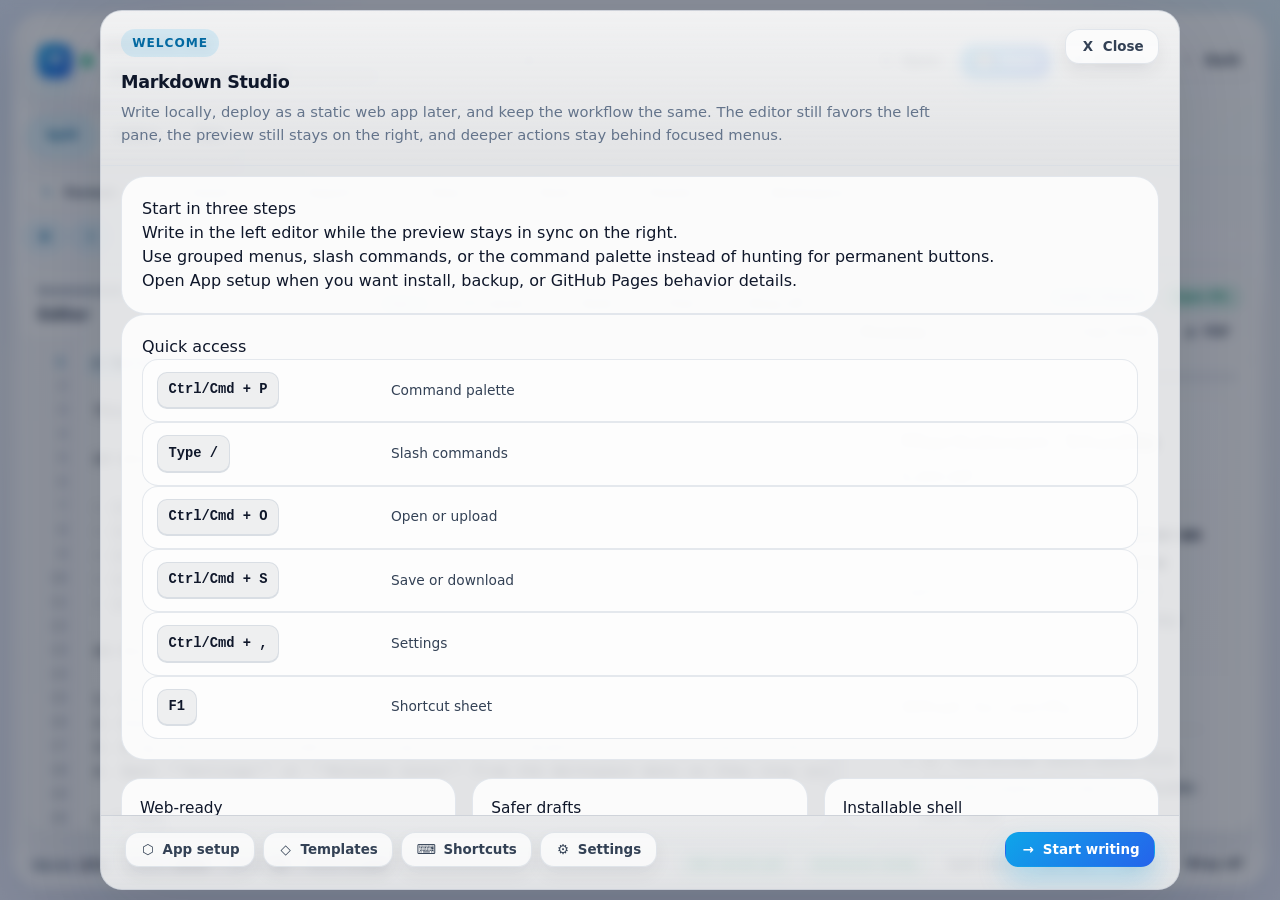
==== commit 3eec921a: "feat: apply Patch 9 (PWA, offline, Pages compatibility, adaptive file handling)" ====
--- a/index.html
+++ b/index.html
@@ -3,12 +3,19 @@
   <head>
     <meta charset="UTF-8" />
     <meta name="viewport" content="width=device-width, initial-scale=1.0" />
-    <title>Markdown Studio Local</title>
+    <title>Markdown Studio</title>
     <meta
       name="description"
-      content="A polished, fully local markdown editor with live preview, synced scrolling, syntax highlighting, and disk save/open support."
+      content="A polished markdown workspace with live preview, browser backups, GitHub Pages deployment support, and installable offline-friendly behavior."
     />
     <link rel="icon" type="image/svg+xml" href="assets/icon.svg" />
+    <meta name="application-name" content="Markdown Studio" />
+    <meta name="theme-color" content="#0f172a" />
+    <meta name="color-scheme" content="dark light" />
+    <meta name="apple-mobile-web-app-capable" content="yes" />
+    <meta name="apple-mobile-web-app-status-bar-style" content="black-translucent" />
+    <link rel="manifest" href="manifest.webmanifest" />
+    <link rel="apple-touch-icon" href="assets/apple-touch-icon.png" />
     <script>
       (function () {
         try {
--- a/styles/app.css
+++ b/styles/app.css
@@ -4434,3 +4434,519 @@
     border-radius: 18px;
   }
 }
+
+/* ===== Patch 8: stability, accessibility, performance, and laptop polish ===== */
+.app-topbar--patch8 {
+  gap: 12px;
+  padding: 10px 12px;
+}
+
+.topbar-left--patch8 {
+  min-width: 0;
+  flex: 1 1 auto;
+}
+
+.topbar-center--patch8 {
+  flex: 0 1 auto;
+}
+
+.topbar-actions--patch8 {
+  gap: 6px;
+}
+
+.topbar-doc-anchor--patch8 {
+  min-width: 0;
+  max-width: min(520px, 100%);
+  padding: 10px 12px;
+  gap: 10px;
+}
+
+.topbar-doc-anchor--patch8 .brand-logo--mini {
+  width: 34px;
+  height: 34px;
+  border-radius: 11px;
+  font-size: 0.95rem;
+}
+
+.topbar-doc-anchor--patch8 .topbar-doc-copy {
+  min-width: 0;
+}
+
+.topbar-doc-anchor--patch8 .topbar-doc-title {
+  display: block;
+  max-width: 100%;
+  overflow: hidden;
+  text-overflow: ellipsis;
+  white-space: nowrap;
+}
+
+.topbar-doc-state--muted {
+  display: block;
+  margin-top: 3px;
+  color: var(--text-muted);
+  font-size: 0.75rem;
+  font-weight: 700;
+  letter-spacing: 0.01em;
+  white-space: nowrap;
+  overflow: hidden;
+  text-overflow: ellipsis;
+}
+
+.topbar-doc-popover--patch8 {
+  max-height: min(72vh, 560px);
+  overscroll-behavior: contain;
+}
+
+.patch8-doc-summary {
+  display: grid;
+  grid-template-columns: repeat(2, minmax(0, 1fr));
+  gap: 10px;
+  padding: 0 14px 14px;
+}
+
+.patch8-doc-summary__item {
+  display: grid;
+  gap: 5px;
+  padding: 11px 12px;
+  border: 1px solid var(--border-soft);
+  border-radius: 16px;
+  background: rgba(255, 255, 255, 0.58);
+}
+
+.dark .patch8-doc-summary__item {
+  background: rgba(15, 23, 42, 0.58);
+}
+
+.patch8-doc-summary__label {
+  color: var(--text-muted);
+  font-size: 0.68rem;
+  font-weight: 800;
+  letter-spacing: 0.1em;
+  text-transform: uppercase;
+}
+
+.patch8-doc-summary__value {
+  color: var(--text-strong);
+  font-size: 0.84rem;
+  font-weight: 700;
+  line-height: 1.45;
+}
+
+.toolbar-shell--patch8 {
+  border-top: 0;
+}
+
+.toolbar-menubar--patch8 {
+  gap: 10px;
+  padding: 8px 12px;
+}
+
+.toolbar-menubar--patch8 .toolbar-menubar__left {
+  min-width: 0;
+  overflow-x: auto;
+  padding-bottom: 2px;
+}
+
+.toolbar-menubar--patch8 .toolbar-menubar__right {
+  gap: 6px;
+  flex-wrap: nowrap;
+}
+
+.toolbar-menubar--patch8 .toolbar-btn {
+  padding: 0.5rem 0.58rem;
+  min-width: 40px;
+  justify-content: center;
+}
+
+.toolbar-menubar--patch8 .toolbar-btn__label {
+  display: none;
+}
+
+.toolbar-menubar--patch8 .toolbar-menu-pill {
+  padding: 0.54rem 0.76rem;
+}
+
+.toolbar-panel--patch8 {
+  display: flex;
+  flex-direction: column;
+  max-height: min(62vh, 620px);
+  overflow: hidden;
+}
+
+.toolbar-panel--patch8 .toolbar-panel__header {
+  flex-shrink: 0;
+}
+
+.toolbar-panel--patch8 .toolbar-panel__content {
+  flex: 1 1 auto;
+  min-height: 0;
+  max-height: none;
+  padding-bottom: 14px;
+  overscroll-behavior: contain;
+}
+
+.pane-header--compact {
+  padding: 12px 14px;
+}
+
+.pane--preview .preview-sync-meter {
+  width: auto;
+  height: 10px;
+  margin: 12px 18px 0;
+}
+
+.pane--preview .preview-scroller {
+  padding-top: 12px;
+}
+
+.preview-scroller,
+.modal-card__body,
+.utility-sidebar__body,
+.topbar-doc-popover,
+.toolbar-panel__content {
+  overscroll-behavior: contain;
+}
+
+.app-statusbar--patch8 {
+  gap: 10px;
+  padding: 8px 12px;
+}
+
+.app-statusbar--patch8 .status-chip,
+.app-statusbar--patch8 .status-metric {
+  font-size: 0.72rem;
+}
+
+.app-statusbar--patch8 .status-cluster--metrics,
+.app-statusbar--patch8 .status-cluster--signals {
+  gap: 6px;
+}
+
+.modal-backdrop {
+  overflow: auto;
+}
+
+.modal-card {
+  display: flex;
+  flex-direction: column;
+}
+
+.modal-card__header,
+.modal-card__footer {
+  flex-shrink: 0;
+}
+
+.modal-card__body {
+  flex: 1 1 auto;
+  min-height: 0;
+}
+
+.modal-card--patch8,
+.modal-card--settings,
+.modal-card--welcome,
+.modal-card--release,
+.modal-card--versions,
+.modal-card--diff,
+.modal-card--patch4,
+.modal-card--composer {
+  max-height: min(88vh, calc(100vh - 32px));
+}
+
+.utility-sidebar {
+  max-height: calc(100% - 24px);
+}
+
+.utility-sidebar__body {
+  padding-bottom: 22px;
+}
+
+@media (max-width: 1320px) {
+  .app-topbar--patch8 {
+    flex-wrap: wrap;
+  }
+
+  .topbar-center--patch8 {
+    order: 3;
+    width: 100%;
+    justify-content: flex-start;
+  }
+
+  .topbar-actions--patch8 {
+    order: 2;
+    margin-left: auto;
+  }
+
+  .toolbar-menubar--patch8 {
+    flex-wrap: wrap;
+  }
+
+  .toolbar-menubar--patch8 .toolbar-menubar__right {
+    width: 100%;
+    justify-content: flex-start;
+  }
+}
+
+@media (max-width: 1200px), (max-height: 900px) {
+  .workspace-wrap {
+    padding: 10px;
+  }
+
+  .toolbar-panel--patch8 {
+    max-height: min(66vh, calc(100vh - 220px));
+  }
+
+  .modal-backdrop {
+    align-items: flex-start;
+    padding: 10px;
+  }
+
+  .modal-card,
+  .modal-card--patch8,
+  .modal-card--settings,
+  .modal-card--welcome,
+  .modal-card--release,
+  .modal-card--versions,
+  .modal-card--diff,
+  .modal-card--patch4,
+  .modal-card--composer {
+    width: min(100%, 1080px);
+    max-height: calc(100vh - 20px);
+    border-radius: 22px;
+  }
+
+  .topbar-doc-popover--patch8 {
+    width: min(420px, calc(100vw - 24px));
+  }
+
+  .utility-sidebar {
+    top: 8px;
+    right: 8px;
+    bottom: 8px;
+    width: min(360px, calc(100% - 16px));
+  }
+}
+
+@media (max-width: 1100px) {
+  .topbar-actions--patch8 .app-btn span:last-child {
+    display: none;
+  }
+
+  .topbar-actions--patch8 .app-btn {
+    padding: 0.58rem;
+    min-width: 42px;
+    justify-content: center;
+  }
+}
+
+@media (max-width: 960px), (max-height: 780px) {
+  .app-topbar--patch8 {
+    gap: 10px;
+    padding: 8px 10px;
+  }
+
+  .toolbar-menubar--patch8 {
+    padding: 8px 10px;
+  }
+
+  .workspace-wrap {
+    padding: 8px;
+  }
+
+  .pane-header--compact {
+    padding: 10px 12px;
+  }
+
+  .pane--preview .preview-sync-meter {
+    margin: 10px 14px 0;
+  }
+
+  .pane--preview .preview-scroller {
+    padding: 10px 14px 14px;
+  }
+
+  .patch8-doc-summary {
+    grid-template-columns: 1fr;
+  }
+
+  .modal-backdrop {
+    padding: 8px;
+  }
+
+  .modal-card,
+  .modal-card--patch8,
+  .modal-card--settings,
+  .modal-card--welcome,
+  .modal-card--release,
+  .modal-card--versions,
+  .modal-card--diff,
+  .modal-card--patch4,
+  .modal-card--composer {
+    max-height: calc(100vh - 16px);
+    border-radius: 18px;
+  }
+
+  .utility-sidebar {
+    width: min(100%, calc(100% - 16px));
+  }
+}
+
+@media (max-width: 720px) {
+  .toolbar-menubar--patch8 .toolbar-menu-pill__label {
+    font-size: 0.78rem;
+  }
+
+  .topbar-doc-anchor--patch8 {
+    max-width: 100%;
+  }
+}
+
+/* ===== Patch 9: GitHub Pages, app setup, and browser backup ===== */
+.app-topbar--patch9 {
+  gap: 14px;
+}
+
+.app-topbar--patch9 .topbar-doc-state {
+  max-width: 280px;
+  overflow: hidden;
+  text-overflow: ellipsis;
+  white-space: nowrap;
+}
+
+.topbar-doc-popover--patch9 {
+  width: min(94vw, 620px);
+}
+
+.patch9-doc-summary {
+  grid-template-columns: repeat(2, minmax(0, 1fr));
+  gap: 12px;
+}
+
+.patch9-doc-actions {
+  display: flex;
+  flex-wrap: wrap;
+  gap: 8px;
+}
+
+.modal-card--patch9-web {
+  width: min(920px, 96vw);
+  max-height: min(88vh, 920px);
+}
+
+.patch9-hero {
+  align-items: flex-start;
+}
+
+.patch9-web-body {
+  display: grid;
+  gap: 18px;
+}
+
+.patch9-web-section {
+  display: grid;
+  gap: 14px;
+}
+
+.patch9-info-row {
+  display: flex;
+  align-items: flex-start;
+  justify-content: space-between;
+  gap: 18px;
+  padding: 14px 16px;
+  border: 1px solid var(--border-soft);
+  border-radius: 18px;
+  background: var(--pane-bg);
+}
+
+.patch9-info-row__copy {
+  display: grid;
+  gap: 4px;
+  min-width: 0;
+}
+
+.patch9-info-row__title {
+  margin: 0;
+  font-size: 0.98rem;
+  color: var(--text-strong);
+}
+
+.patch9-info-row__description {
+  margin: 0;
+  color: var(--text-muted);
+  line-height: 1.55;
+}
+
+.patch9-info-row__value {
+  display: grid;
+  justify-items: flex-end;
+  gap: 6px;
+  min-width: 180px;
+  color: var(--text-base);
+}
+
+.patch9-info-row__value strong {
+  font-size: 0.95rem;
+  color: var(--text-strong);
+}
+
+.patch9-info-row__meta {
+  font-size: 0.82rem;
+  color: var(--text-muted);
+  text-align: right;
+}
+
+.patch9-actions {
+  flex-wrap: wrap;
+}
+
+.patch9-note {
+  padding: 14px 16px;
+  border-radius: 16px;
+  border: 1px dashed var(--border-soft);
+  color: var(--text-muted);
+  background: var(--pane-muted);
+  line-height: 1.55;
+}
+
+.modal-card--patch9 .welcome-feature-grid,
+.modal-card--patch9 .welcome-grid {
+  gap: 16px;
+}
+
+.modal-card--patch9 .welcome-feature-card,
+.modal-card--patch9 .welcome-panel {
+  background: var(--pane-bg);
+  border: 1px solid var(--border-soft);
+}
+
+.has-web-modal .app-frame {
+  isolation: isolate;
+}
+
+@media (max-width: 980px) {
+  .modal-card--patch9-web {
+    width: min(96vw, 760px);
+  }
+
+  .app-topbar--patch9 .topbar-doc-state {
+    max-width: 220px;
+  }
+}
+
+@media (max-width: 820px) {
+  .patch9-doc-summary {
+    grid-template-columns: 1fr;
+  }
+
+  .patch9-info-row {
+    flex-direction: column;
+  }
+
+  .patch9-info-row__value {
+    justify-items: flex-start;
+    min-width: 0;
+  }
+
+  .patch9-info-row__meta {
+    text-align: left;
+  }
+}
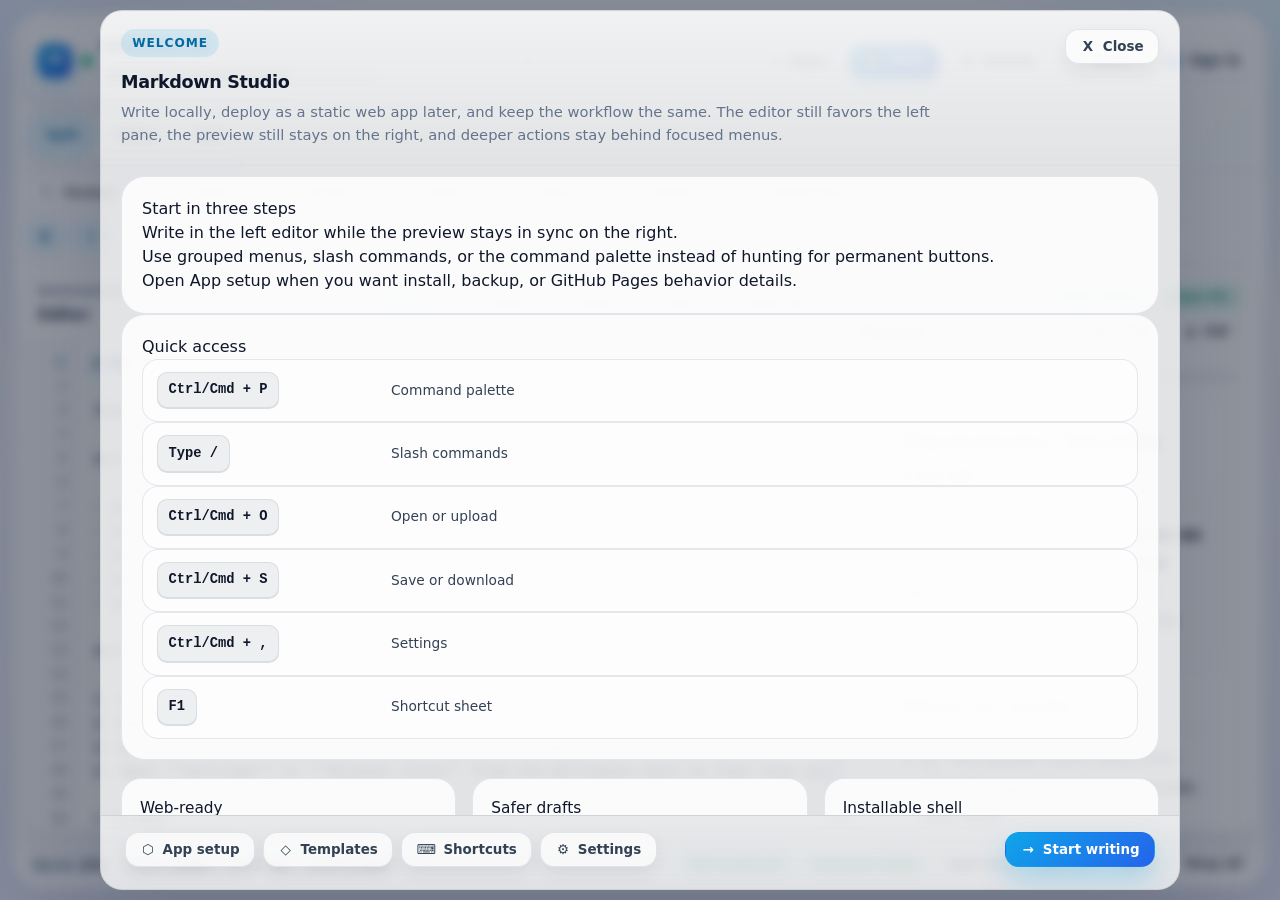
==== commit 3206216d: "feat(auth): optional Google/GitHub sign-in (shared contract, app studio) - js/auth.js: PKCE sign-in " ====
--- a/index.html
+++ b/index.html
@@ -32,6 +32,7 @@
     <link rel="stylesheet" href="styles/tailwind.generated.css" />
     <link rel="stylesheet" href="styles/app.css" />
     <link id="hljs-theme" rel="stylesheet" href="styles/highlight-light.css" />
+    <link rel="stylesheet" href="styles/auth.css" />
   </head>
   <body class="antialiased">
     <div id="app"></div>
@@ -41,5 +42,8 @@
     <script src="vendor/marked.js"></script>
     <script src="vendor/highlight.min.js"></script>
     <script src="js/app.js"></script>
+    <script src="vendor/supabase.js" defer></script>
+    <script src="js/supabase-config.js" defer></script>
+    <script src="js/auth.js" defer></script>
   </body>
 </html>
--- a/styles/auth.css
+++ b/styles/auth.css
@@ -0,0 +1,106 @@
+.mds-auth-slot { display: inline-flex; align-items: center; }
+
+.mds-auth-avatar {
+  width: 36px; height: 36px; border-radius: 999px; padding: 0; overflow: hidden;
+  display: inline-flex; align-items: center; justify-content: center;
+  border: 1px solid var(--border-strong); background: var(--pane-bg); color: var(--text-strong);
+  font-weight: 700; font-size: 14px; cursor: pointer;
+  transition: transform 150ms cubic-bezier(0.16, 1, 0.3, 1), box-shadow 150ms ease;
+}
+.mds-auth-avatar img { width: 100%; height: 100%; object-fit: cover; }
+.mds-auth-avatar:hover { transform: translateY(-1px); box-shadow: var(--shadow-pane); }
+.mds-auth-avatar:focus-visible,
+.mds-auth-provider:focus-visible,
+.mds-auth-close:focus-visible,
+.mds-auth-menu button:focus-visible { outline: 2px solid var(--accent); outline-offset: 2px; }
+
+.mds-auth-backdrop {
+  position: fixed; inset: 0; z-index: 90;
+  display: flex; align-items: center; justify-content: center; padding: 16px;
+  background: rgba(15, 23, 42, 0.38);
+  opacity: 0; transition: opacity 200ms ease;
+}
+.mds-auth-backdrop.is-open { opacity: 1; }
+.mds-auth-dialog {
+  width: min(420px, 100%); max-height: calc(100dvh - 32px); overflow: auto;
+  border-radius: 22px; border: 1px solid var(--border-soft);
+  background: var(--pane-bg); color: var(--text-base); box-shadow: var(--shadow-app);
+  backdrop-filter: blur(18px); -webkit-backdrop-filter: blur(18px);
+  transform: translateY(12px) scale(0.98); transition: transform 300ms cubic-bezier(0.16, 1, 0.3, 1);
+}
+.mds-auth-backdrop.is-open .mds-auth-dialog { transform: none; }
+.mds-auth-dialog__head { display: flex; align-items: flex-start; justify-content: space-between; gap: 12px; padding: 20px 20px 8px; }
+.mds-auth-dialog__head h2 { margin: 0; font-size: 17px; font-weight: 700; color: var(--text-strong); }
+.mds-auth-dialog__head p { margin: 4px 0 0; font-size: 13px; color: var(--text-muted); line-height: 1.45; }
+.mds-auth-dialog__body { padding: 8px 20px 20px; }
+.mds-auth-close {
+  width: 32px; height: 32px; border-radius: 999px; border: 0; cursor: pointer; flex-shrink: 0;
+  background: var(--pane-muted); color: var(--text-muted); font-size: 20px; line-height: 1;
+}
+.mds-auth-close:hover { color: var(--text-strong); }
+
+.mds-auth-providers { display: flex; flex-direction: column; gap: 10px; }
+.mds-auth-provider {
+  min-height: 46px; display: flex; align-items: center; justify-content: center; gap: 10px;
+  border-radius: 14px; border: 1px solid var(--border-strong); cursor: pointer;
+  background: var(--preview-bg); color: var(--text-strong); font-size: 14px; font-weight: 600;
+  transition: transform 150ms cubic-bezier(0.16, 1, 0.3, 1), box-shadow 150ms ease;
+}
+.mds-auth-provider:hover { transform: translateY(-1px); box-shadow: var(--shadow-pane); }
+.mds-auth-provider:disabled { opacity: 0.65; cursor: progress; transform: none; }
+.mds-auth-foot { margin: 14px 0 0; font-size: 12px; color: var(--text-muted); line-height: 1.5; text-align: center; }
+
+.mds-auth-menu {
+  position: fixed; z-index: 90; min-width: 240px; max-width: calc(100vw - 24px); padding: 6px;
+  border-radius: 16px; border: 1px solid var(--border-soft);
+  background: var(--pane-bg); box-shadow: var(--shadow-app);
+  backdrop-filter: blur(18px); -webkit-backdrop-filter: blur(18px);
+  opacity: 0; transform: translateY(-6px); transition: opacity 150ms ease, transform 200ms cubic-bezier(0.16, 1, 0.3, 1);
+}
+.mds-auth-menu.is-open { opacity: 1; transform: none; }
+.mds-auth-menu__who { display: flex; flex-direction: column; gap: 2px; padding: 10px 10px 12px; border-bottom: 1px solid var(--border-soft); margin-bottom: 4px; }
+.mds-auth-menu__who strong { color: var(--text-strong); font-size: 14px; }
+.mds-auth-menu__who small { color: var(--text-muted); font-size: 12px; overflow-wrap: anywhere; }
+.mds-auth-menu__who .mds-auth-chip { align-self: flex-start; margin-top: 6px; }
+.mds-auth-menu button {
+  width: 100%; min-height: 40px; text-align: left; padding: 8px 10px; border: 0; border-radius: 10px;
+  background: transparent; color: var(--text-base); font-size: 13px; cursor: pointer;
+}
+.mds-auth-menu button:hover { background: var(--pane-muted); color: var(--text-strong); }
+
+.mds-auth-chip {
+  display: inline-flex; align-items: center; padding: 3px 9px; border-radius: 999px;
+  font-size: 11px; font-weight: 600; background: var(--pane-muted); color: var(--text-muted);
+  border: 1px solid var(--border-soft);
+}
+.mds-auth-chip.is-admin, .mds-auth-chip.is-member { color: var(--success); }
+.mds-auth-chip.is-pending, .mds-auth-chip.is-none { color: var(--warning); }
+
+.mds-auth-list { display: flex; flex-direction: column; }
+.mds-auth-row { display: flex; align-items: center; gap: 12px; padding: 12px 0; }
+.mds-auth-row + .mds-auth-row { border-top: 1px solid var(--border-soft); }
+.mds-auth-row__icon {
+  width: 38px; height: 38px; border-radius: 12px; flex-shrink: 0;
+  display: inline-flex; align-items: center; justify-content: center;
+  background: var(--pane-muted); color: var(--text-strong);
+}
+.mds-auth-row__text { flex: 1; min-width: 0; display: flex; flex-direction: column; }
+.mds-auth-row__text strong { color: var(--text-strong); font-size: 14px; }
+.mds-auth-row__text small { color: var(--text-muted); font-size: 12px; overflow: hidden; text-overflow: ellipsis; white-space: nowrap; }
+.mds-auth-muted { color: var(--text-muted); font-size: 13px; }
+.mds-auth-error { color: var(--warning); font-size: 13px; }
+
+.mds-auth-notice {
+  position: fixed; left: 50%; bottom: max(20px, env(safe-area-inset-bottom)); z-index: 95;
+  max-width: min(480px, calc(100vw - 32px)); padding: 10px 16px; border-radius: 999px;
+  background: var(--pane-bg); color: var(--text-strong); border: 1px solid var(--border-soft);
+  box-shadow: var(--shadow-app); font-size: 13px;
+  opacity: 0; transform: translate(-50%, 10px); transition: opacity 200ms ease, transform 300ms cubic-bezier(0.16, 1, 0.3, 1);
+}
+.mds-auth-notice.is-visible { opacity: 1; transform: translate(-50%, 0); }
+.mds-auth-notice.is-error { border-color: var(--warning); }
+.mds-auth-notice.is-success { border-color: var(--success); }
+
+@media (prefers-reduced-motion: reduce) {
+  .mds-auth-avatar, .mds-auth-provider, .mds-auth-dialog, .mds-auth-menu, .mds-auth-backdrop, .mds-auth-notice { transition: none; }
+}
